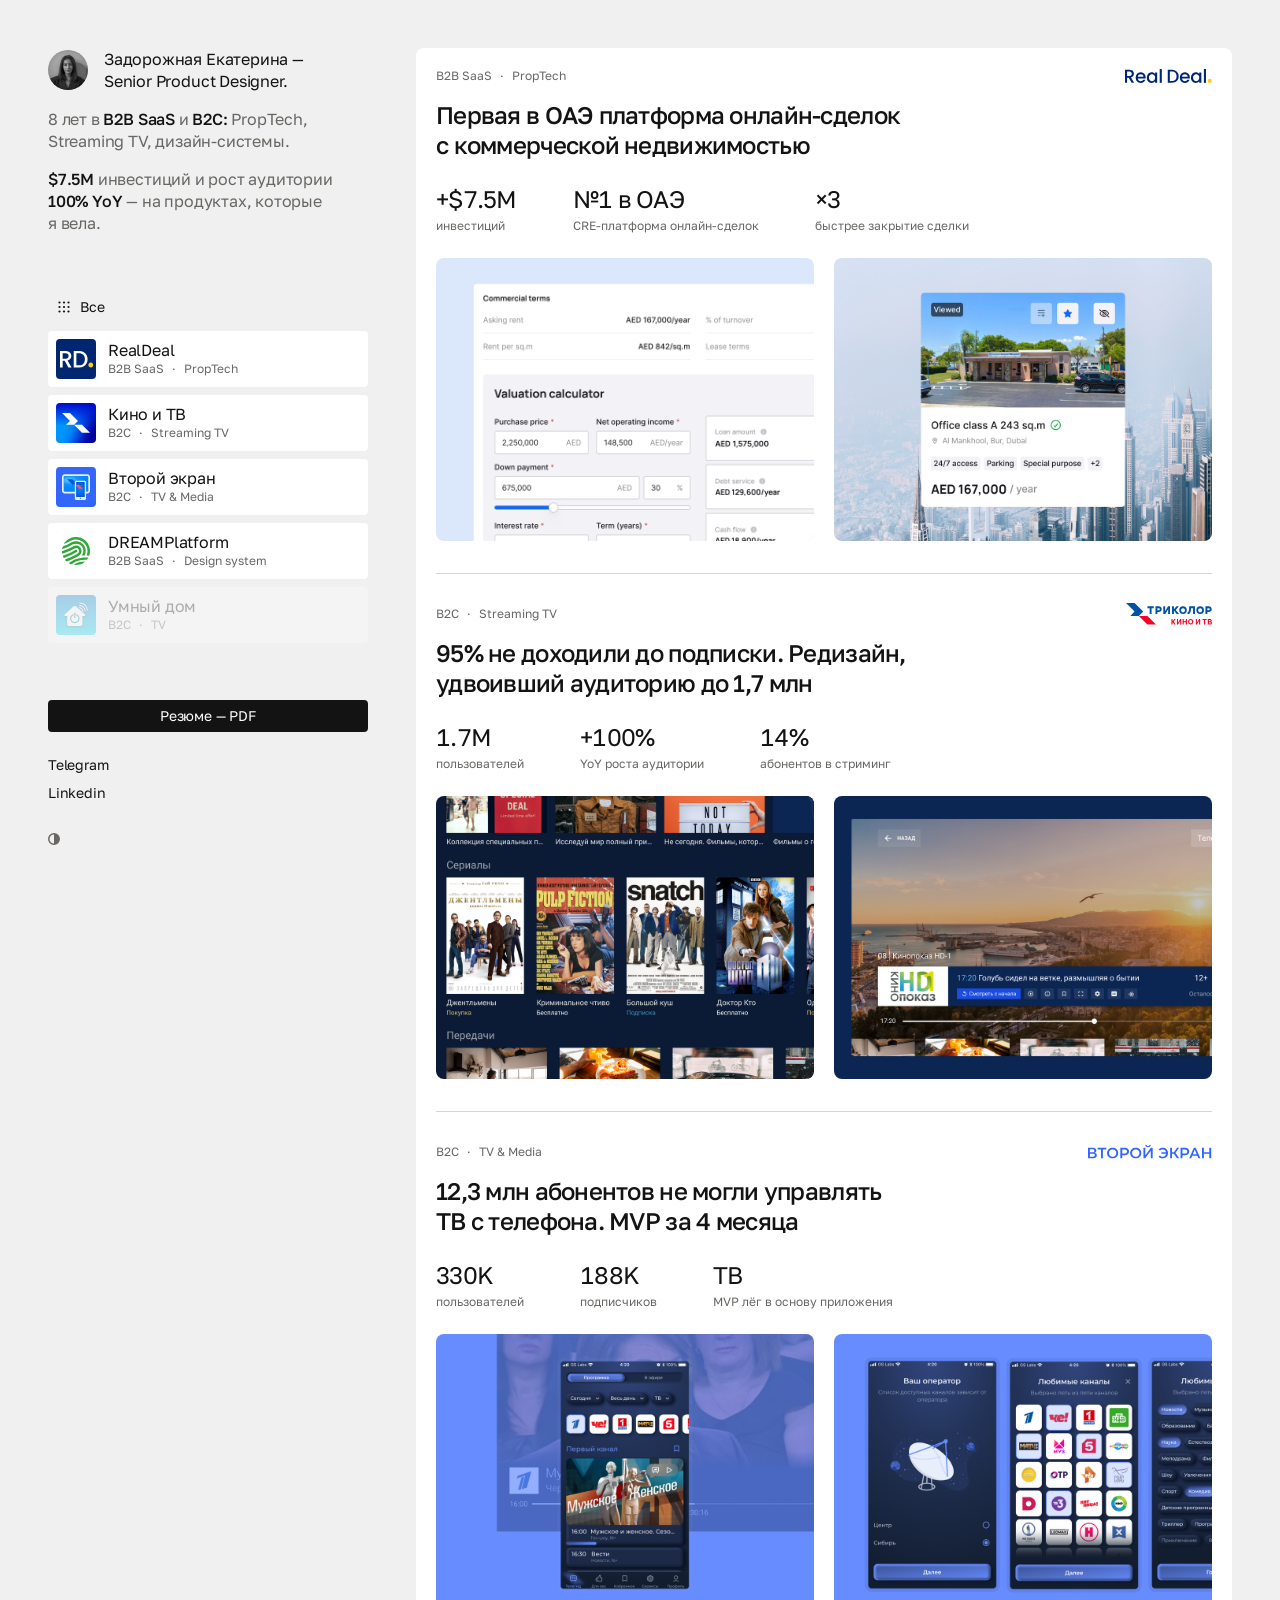
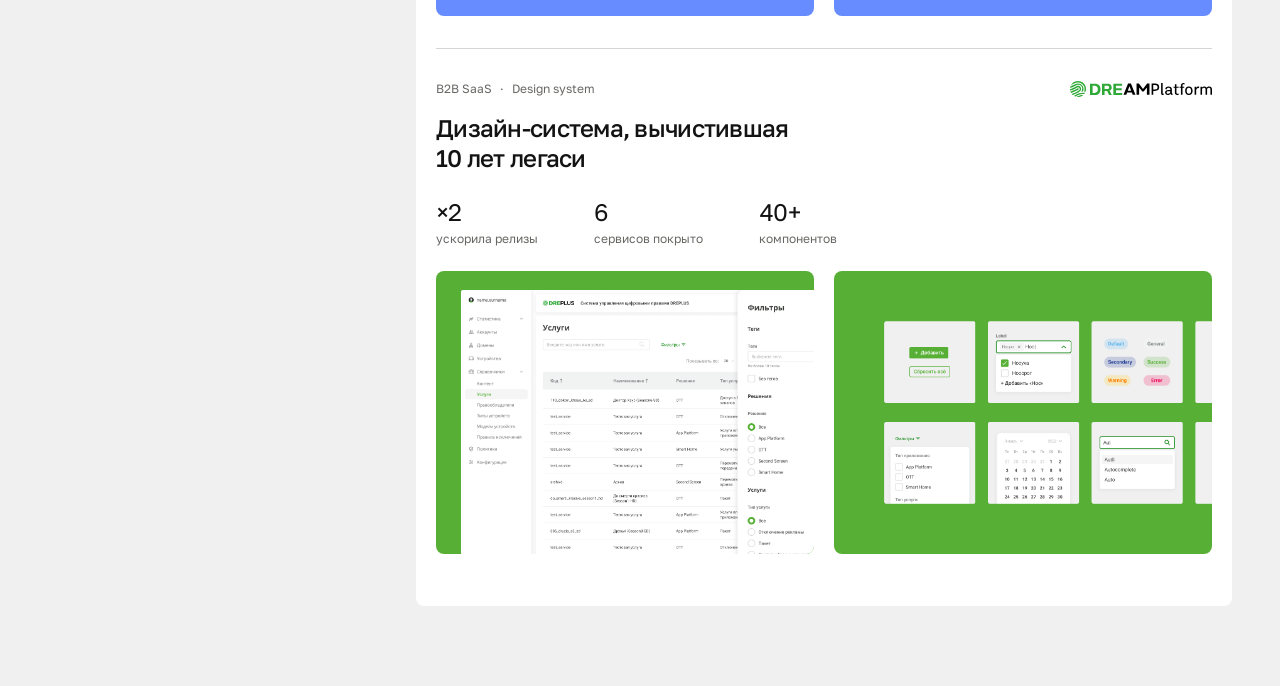
==== index.html @ 1f5d4461 "Резюме открывается в браузере, а не скачивается; новая обложка DREAMPlatform" ====
<!doctype html>
<html lang="ru">
<head>
<meta charset="utf-8">
<meta name="viewport" content="width=device-width, initial-scale=1">

<!-- <<HEAD>> -->
<title>Задорожная Екатерина — Senior Product Designer</title>
<meta name="description" content="Senior Product Designer, 8 лет в B2B SaaS и B2C: PropTech, Streaming TV, дизайн-системы. $7.5M инвестиций и рост аудитории 100% YoY на продуктах, которые я вела.">
<link rel="canonical" href="https://codedesign.ru/">

<meta property="og:type"         content="profile">
<meta property="og:url"          content="https://codedesign.ru/">
<meta property="og:title"        content="Задорожная Екатерина — Senior Product Designer">
<meta property="og:description"  content="8 лет в B2B SaaS и B2C: PropTech, Streaming TV, дизайн-системы.">
<meta property="og:image"        content="https://codedesign.ru/og.png">
<meta property="og:image:width"  content="1200">
<meta property="og:image:height" content="630">
<meta property="og:locale"       content="ru_RU">
<meta name="twitter:card"        content="summary_large_image">

<link rel="icon" href="/favicon.ico?v=3" sizes="any">
<link rel="apple-touch-icon" href="/apple-touch-icon.png?v=3">

<link rel="preconnect" href="https://fonts.googleapis.com">
<link rel="preconnect" href="https://fonts.gstatic.com" crossorigin>
<link rel="stylesheet" href="https://fonts.googleapis.com/css2?family=Golos+Text:wght@400;500&family=Literata:opsz,wght@7..72,400&display=swap">

<script>
(function(){try{var t=localStorage.getItem('theme');
if(t==='dark'||t==='light')document.documentElement.setAttribute('data-theme',t);}catch(e){}})();
</script>
<!-- <</HEAD>> -->

<style>
/* <<BASE>> */
/* ═══════════════════════════════════════════════════════════════
   ОБЩАЯ ОСНОВА ДВУХ СТРАНИЦ
   Вклеивается в index.html и realdeal.html скриптом build.py.
   Править её внутри самих страниц нельзя — перезапишется.

   Раскладка — с макетов 2026-10-12: колонка слева, белый лист справа
   (лента на главной, текст на странице кейса). Правки совета внесены
   поверх, каждая помечена в комментарии. Здесь только то, чем пользуются
   обе страницы; правила одной страницы лежат в её <style>.
   ═══════════════════════════════════════════════════════════════ */

:root{
  color-scheme: light;

  /* ИМЕНА: группа = свойство, которое токен задаёт;
     имя = значение (у примитивов) или роль (у семантики).
     Совпадают с переменными в Figma один в один — сверка макета
     с вёрсткой идёт по одному словарю. Подробно: спека-цвет.md. */

  /* ШКАЛА НЕЙТРАЛЬНЫХ, названа по воспринимаемой светлоте L*.
     Шкала расширяется вставкой без переименования соседей.
     neutral-6 и neutral-90 работают в обеих темах, меняясь ролями.
     Тёплая нота R ≥ G ≥ B на 8, 12, 22, 44, 63, 85;
     чистый серый на 6, 18, 78, 90, 95, 100. */

  /* примитивы светлой темы */
  --neutral-6:   #131313;   /* L*  5.9  текст, заливка кнопки          */
  --neutral-18:  #2C2C2C;   /* L* 18.0  кнопка в наведении             */
  --neutral-44:  #696764;   /* L* 43.7  вторичный и проза              */
  --neutral-85:  #D5D5D4;   /* L* 85.2  линейка                        */
  --neutral-90:  #E1E1E1;   /* L* 89.5  светлая: заглушка; тёмная: текст и светлая заливка */
  --neutral-95:  #F0F0F0;   /* L* 94.8  фон                            */
  --neutral-100: #FFFFFF;   /* L*100.0  лист, текст на кнопке          */

  /* примитивы тёмной темы (спека-цвет.md, 2026-10-21) */
  --neutral-8:   #1A1818;   /* L*  8.5  фон страницы                   */
  --neutral-12:  #20201E;   /* L* 12.2  подложка кадра                 */
  --neutral-22:  #343433;   /* L* 21.7  линейка                        */
  --neutral-63:  #999795;   /* L* 62.6  вторичный и проза              */
  --neutral-78:  #C0C0C0;   /* L* 77.7  заливка в наведении            */

  /* ЦВЕТА ПРОДУКТОВ — правка совета №4.
     Было: тёмно-синий, почти чёрно-синий, зелёный, голубой —
     три оттенка одного цвета из четырёх. При размытии
     различался только зелёный, то есть система работала
     на одном элементе из четырёх.

     Стало: четыре разных семейства, разведённые и по тону,
     и по светлоте — чтобы набор читался и в оттенках серого,
     и при дальтонизме, где цвет один не справляется.
     Светлота специально разная: 31 / 44 / 52 / 58.

     Одинаковы в обеих темах: это временные плашки под настоящие
     логотипы, которые от темы не зависят. В семантический слой
     не заводить — иначе их потянет развести по режимам. */
  --brand-realdeal:      #2F5AD9;   /* RealDeal      — синий,     L44 */
  --brand-kino-i-tv:     #B0308C;   /* Кино и ТВ     — маджента,  L52 */
  --brand-design-system: #14532D;   /* DREAMPlatform — зелёный,   L31 */
  --brand-second-screen: #DE5B1C;   /* Второй экран  — оранжевый, L58 */

  /* ПОЛЕ КАДРА С КАЛЬКУЛЯТОРОМ на главной — ТЗ вставки макетов, 2026-10-10:
     Accent/Info #1268EC на 15% поверх белого. Файл макета приходит
     с прозрачным полем, цвет даёт плашка. Один потребитель
     (.frame--field), от темы не зависит; в семантику не заводить. */
  --brand-realdeal-field: #DBE8FC;
  /* Сплошная подложка кадра с графиками на странице кейса — макет
     2026-10-10: Accent/Info #1268EC. Один потребитель (.shot__frame--accent). */
  --brand-realdeal-accent: #1268EC;
  /* Подложка кадров 16:9 на странице «Кино и ТВ» — тёмно-синий #0C2653,
     тон самого интерфейса ТВ-приложения (запрос автора 2026-10-12): поля
     вокруг кадров и шторок сливаются с экраном. Два потребителя
     (.shot__frame--navy, .cmpx), от темы не зависит; в семантику не заводить. */
  --brand-kino-i-tv-field: #0C2653;
  /* Подложка кадра «ленты» (kino_hero_lines) в карточке на главной — тот же
     синий, но темнее: #0C1B35 (запрос автора 2026-10-12). Один потребитель
     (.frame--navy-dark). */
  --brand-kino-i-tv-field-dark: #0C1B35;
  /* Подложка кадров DREAMPlatform — зелёный #57B035, акцентный цвет самой
     системы (запрос автора 2026-10-15). Сплошной: кадры главной
     (.frame--green) и DREPLUS на странице кейса (.shot__frame--green). От темы не зависит; в семантику
     не заводить. */
  --brand-design-system-field: #57B035;
  /* Подложки кадров «Второго экрана» (запрос автора 2026-10-20), сплошные,
     от темы не зависят; в семантику не заводить:
       -field      #668CFF — обложки (кейс и два кадра главной) и кадр тёмной темы;
       -field-soft #E9EEFB — светлые Android-экраны: MVP и «до» редизайна;
       -field-deep #3366FF — «после» редизайна и два кадра iOS-телегида. */
  --brand-second-screen-field: #668CFF;
  --brand-second-screen-field-soft: #E9EEFB;
  --brand-second-screen-field-deep: #3366FF;

  /* СЕМАНТИКА — десять ролей. Компонент обращается только к ним:
     примитив или литерал в правиле компонента не переключается темой.
     --text-primary и --bg-inverse сегодня совпадают по значению,
     но это два независимых решения: цвет текста и заливка кнопки.
     Наведение сдвигает заливку к середине шкалы: кнопка на 12
     пунктов L*, карточка на 2. */
  --text-primary:      var(--neutral-6);    /* заголовки, числа, активный якорь, выделение в прозе */
  --text-secondary:    var(--neutral-44);   /* проза, подписи, метастроки, шапки таблиц */
  --text-inverse:      var(--neutral-100);  /* текст на заливке --bg-inverse */
  --bg-page:           var(--neutral-95);   /* фон страницы */
  --bg-surface:        var(--neutral-100);  /* лист кейса, карточки кейсов в колонке */
  --bg-inverse:        var(--neutral-6);    /* заливка кнопки резюме */
  --bg-inverse-hover:  var(--neutral-18);   /* кнопка резюме при наведении */
  --bg-placeholder:    var(--neutral-90);   /* место под макет, аватар, чипы схемы пути */
  --border-default:    var(--neutral-85);   /* разделители, строки таблиц, рамка ленты */
  --shot-plate:        var(--neutral-95);   /* подложка кадра на странице кейса: в светлой совпадает с фоном, в тёмной нет */

  --sans: 'Golos Text', system-ui, -apple-system, 'Segoe UI', Roboto, sans-serif;
  --serif: 'Literata', Georgia, 'Times New Roman', serif;

  /* СКРУГЛЕНИЯ — четыре токена, все кратны четырём.
     Было восемь литералов (1, 3, 4, 6, 7, 8, 10, 50%): 3 против 4 —
     одно фокус-кольцо, 6 против 7 — соседние элементы с разницей
     в пиксель. Следы правок, а не решения.
     999px, а не 50%: на квадрате даёт круг, на узкой полосе —
     скруглённые торцы, и его можно хранить числом в Figma. */
  --radius-4:    4px;     /* марка 12×12, кольца :focus-visible */
  --radius-8:    8px;     /* кнопка, чип, skip-link, лист, кадры, врезка */
  --radius-full: 999px;   /* аватар, торцы рельса активного якоря */

  --width-cover: 760px;   /* полоса: обложка, метрики, макеты во всю ширину */
  /* Колонка прозы считается от знаков, а не от пикселей.
     Цель — 68–72 знака в строке. При Literata 16 это 570.
     (При Golos 16 то же правило давало 640 — поэтому при смене
     гарнитуры число пересчитывается, а не переносится.) */
  --width-prose: 640px;   /* было 570; макет кейса 2026-10-10 */
  --width-wide:  860px;   /* таблица и схема пути — по центру листа */
  --width-rail:  clamp(248px, 25vw, 360px);   /* левая колонка; резиновая (ТЗ адаптив 2026-10-10), 360 с 1440 */

  /* РИТМ СТРАНИЦЫ — четыре ступени, все кратны 16. Шкала закрыта.
     Внутренние поля компонентов ей не подчиняются и токенов
     не получают: токен с одним потребителем бесполезен. */
  --space-16: 16px;    /* 1×   между любыми соседними блоками */
  --space-24: 24px;    /* 1.5× после выноса и цитаты */
  --space-32: 32px;    /* 2×   до и после линейки между кейсами в ленте (2026-10-10) */
  --space-48: 48px;    /* 3×   внутри обложки и после лида */
  --space-64: 64px;    /* 4×   между разделами и между кейсами */

  /* ПОЛЯ СТРАНИЦЫ — плавные, а не ступенчатые.
     Модель снята с rafaelcespedes.com: там ширина контейнера —
     фиксированное число (800px), а всё, что вокруг, выведено
     из него через clamp(мин, доля, макс). Скачок поля с 30 на 16
     на пороге заметен глазом; clamp убирает сам скачок. */
  --page-gutter: clamp(16px, 3.75vw, 60px);   /* 60 с 1600 и шире (макет главной 2026-10-10) */
}

/* ═══ ТЁМНАЯ ТЕМА (включена 2026-10-21, спека-цвет.md) ═══
   Подобрана под светлую по отношениям, а не выведена зеркально: лист
   темнее фона (утоплен), текст на листе 14.21 вместо 18.58, проза
   6.38 вместо 5.64, шаг лист↔фон 1.05. Светлая — по умолчанию;
   системная настройка не учитывается (решение автора 2026-10-21), тёмная
   включается только кнопкой и запоминается. Скрипт
   переключателя — в parts/head.html (выбор до отрисовки) и в
   parts/rail_foot.html (кнопка). */
:root[data-theme="dark"]{
  --text-primary:      var(--neutral-90);
  --text-secondary:    var(--neutral-63);
  --text-inverse:      var(--neutral-6);
  --border-default:    var(--neutral-22);
  --bg-page:           var(--neutral-8);
  --bg-surface:        var(--neutral-6);
  --bg-placeholder:    var(--neutral-18);
  --bg-inverse:        var(--neutral-90);
  --bg-inverse-hover:  var(--neutral-78);
  --shot-plate:        var(--neutral-95);   /* решение автора 2026-10-21: как в светлой (#F0F0F0); в спеке neutral-12 */
  color-scheme: dark;
}
/* ВОРДМАРКИ В ТЁМНОЙ ТЕМЕ (2026-10-21): у RealDeal, Триколора и DREAMPlatform рядом
   со светлым файлом лежит белый *-dark.svg (RealDeal и DREAMPlatform — тёмные части
   белые, цветные остаются; Триколор — целиком белый). Переключает кнопка темы.
   Второй экран синий и остаётся как есть. */
.logo-dark{ display: none !important; }
:root[data-theme="dark"] .logo-light{ display: none !important; }
:root[data-theme="dark"] .logo-dark{ display: block !important; }
*{ box-sizing: border-box; }

body{
  margin: 0;
  background: var(--bg-page);
  color: var(--text-primary);
  font-family: var(--sans);
  font-size: 14px;
  line-height: 20px;   /* интерфейсная ступень; проза и заголовки задают свой */
  /* ТРЕКИНГА НА BODY НЕТ НАМЕРЕННО. -.012em здесь вычислялся от 14px
     в −0.168px и наследовался абсолютным числом: 18 элементов на 12px
     получали −1.4% там, где по правилу ноль. Трекинг задаётся
     на каждом элементе своим стилем, по наследству не приходит. */
  -webkit-font-smoothing: antialiased;
}

.app{
  /* Макет 2026-10-12 при 1600: поля 60, колонка 360, зазор 60, лист
     начинается с x=480. Зазор и верхнее поле плавные, как и поля
     страницы. */
  max-width: 1680px; margin: 0 auto;
  padding: max(24px, var(--page-gutter)) var(--page-gutter) 80px;
  display: grid; grid-template-columns: var(--width-rail) minmax(0,1fr);
  gap: 0 clamp(24px, 3.75vw, 60px);
  align-items: start;
}

.skip{
  position: absolute; left: -9999px; top: 0;
  background: var(--bg-inverse); color: var(--text-inverse);
  font-size: 14px; line-height: 16px; letter-spacing: -.012em;
  padding: 10px 16px; border-radius: var(--radius-8); z-index: 9; text-decoration: none;
}
.skip:focus{ left: 12px; top: 12px; }

/* ═══════════════════ ЛЕВАЯ КОЛОНКА ═══════════════════
   Порядок один на обеих страницах (макеты 2026-10-12):
     кто я  →  список кейсов (по центру)  →  резюме и контакты.
   Колонка липкая, занимает высоту экрана за вычетом полей; резюме
   и контакты прижаты к нижнему полю. Если контент выше экрана —
   прокрутка внутри колонки (см. сжатие по высоте в конце файла). */
.rail{
  position: sticky; top: max(24px, var(--page-gutter));
  height: calc(100vh - 2 * max(24px, var(--page-gutter)));
  height: calc(100dvh - 2 * max(24px, var(--page-gutter)));   /* 100vh на мобильных — не высота экрана */
  overflow-y: auto;
  display: flex; flex-direction: column; gap: 24px;
  padding: 0;   /* макеты 2026-10-12: аватар на верхнем поле страницы, контакты на нижнем */
  scrollbar-width: thin;
}

/* ── кто я ── */
/* Макеты 2026-10-12: на обеих страницах колонка одинакова — аватар слева,
   имя и роль справа 16/22 (вес 400), ниже серой строкой сфера и строка
   про инвестиции. Прежний вариант главной (аватар над именем 24/30) заменён. */
.me{
  display: grid; grid-template-columns: 40px minmax(0,1fr); gap: 0 16px;
  align-items: center; max-width: 320px;   /* ширина текста колонки по макету */
}
.me__ava{
  width: 40px; height: 40px; border-radius: var(--radius-full);
  background: var(--bg-placeholder); overflow: hidden;
  display: block;
}
.me__ava img{ width: 40px; height: 40px; display: block; object-fit: cover; }
.me__who{
  font-size: 16px; line-height: 22px; font-weight: 400; letter-spacing: -.012em;
  color: var(--text-primary); margin: 0;
}
.me__who a{ color: inherit; text-decoration: none; display: inline-block; transition: color .18s ease-out; }
/* наведение — цвет, без подчёркивания (2026-10-10) */
.me__who a:hover{ color: var(--text-secondary); }
/* Сфера и строка про инвестиции — 16/22, серым; акценты «B2B SaaS», «B2C:»,
   «$7.5M», «100% YoY» — вес 500 и чернила (правка 2026-10-10). */
.me__span, .me__sum{
  grid-column: 1 / -1; margin: 16px 0 0;
  font-size: 16px; line-height: 22px; font-weight: 400; letter-spacing: -.012em;
  color: var(--text-secondary);
}
.me__span b, .me__sum b{ font-weight: 500; color: var(--text-primary); }

/* ── действие (резюме) ──
   Правка совета №3 отменена, и вот почему.
   Совет исходил из холодного трафика: человек пришёл из поиска,
   у него нет твоих контактов, поэтому чёрное пятно обязано вести
   в переписку. Но портфолио уходит вместе с откликом — адресат
   уже может ответить одним нажатием в своей почте. Ему нужно
   не «написать», а быстро забрать резюме. Кнопка «Написать»
   при этом дублировала Telegram и LinkedIn внизу колонки.
   Поэтому чёрное пятно снова на резюме, а контакты внизу
   остаются единственным местом, где живут адреса. */
.act{ display: flex; flex-wrap: wrap; gap: 8px; max-width: 320px; }   /* ширина колонки текста, как у .me и списка кейсов */
/* кнопка стоит внизу колонки над контактами (макет 2026-10-12) */
.act a{
  display: inline-flex; align-items: center; gap: 6px;   /* зазор знака и слова — 6 везде */
  font-size: 14px; font-weight: 400; letter-spacing: -.012em; line-height: 16px;
  /* макет: высота 32 (8+16+8), радиус 4, поля по бокам 12, без значка */
  text-decoration: none; border-radius: var(--radius-4); padding: 8px 12px; min-height: 32px;
  transition: background .18s ease-out;
}
.act__cv{ background: var(--bg-inverse); color: var(--text-inverse); flex: 1 1 100%; justify-content: center; }   /* на всю ширину колонки, как интро */
.act__cv:hover{ background: var(--bg-inverse-hover); }
.act a:focus-visible{ outline: 2px solid var(--text-primary); outline-offset: 3px; }

/* ── низ: контакты ──
   Строки «Открыта к предложениям» нет: портфолио уходит вместе
   с откликом, и адресату это уже известно. Статус нужен сайту,
   который ищут сами; этот — приносят. */
/* Низ колонки (макеты 2026-10-12): кнопка резюме и контакты одной группой,
   прижатой к нижнему полю; список кейсов между «кто я» и этой группой
   стоит по центру (.rail .tree). */
.rail__foot{ display: grid; gap: 20px; }
/* ПЕРЕКЛЮЧАТЕЛЬ ТЕМЫ — внизу колонки под контактами (спека-цвет.md §6).
   Круг, залитый наполовину; в тёмной теме повёрнут на 180°. */
.prefs__theme{
  display: inline-flex; gap: 6px; align-items: center; width: fit-content; min-height: 26px; min-width: 26px;   /* без подписи цель касания не меньше 26×26 */
  padding: 0; border: 0; background: none; cursor: pointer; font: inherit;
  font-size: 14px; line-height: 16px; letter-spacing: -.012em;
  color: var(--text-secondary); transition: color .18s ease-out;
}
.prefs__theme:hover{ color: var(--text-primary); }
.prefs__theme:focus-visible{ outline: 2px solid var(--text-primary); outline-offset: 3px; border-radius: var(--radius-4); }
.prefs__theme svg{ width: 12px; height: 12px; flex: none; transition: transform .18s ease-out; }
:root[data-theme="dark"] .prefs__theme svg{ transform: rotate(180deg); }
.hire{ display: grid; gap: 8px; }
.hire__links{ display: grid; gap: 2px; }
.hire__links a{
  font-size: 14px; line-height: 16px; letter-spacing: -.012em;   /* 14/16 (стиль «Link») по просьбе автора 2026-10-20; 2026-10-11 было 16/22 */
  color: var(--text-primary); text-decoration: none;
  display: inline-flex; gap: 6px; align-items: center; width: fit-content;
  min-height: 26px;
}
.hire__links a{ transition: color .18s ease-out; }
/* наведение — цвет, без подчёркивания (2026-10-11): чернила → приглушённый тон */
.hire__links a:hover{ color: var(--text-secondary); }
.hire__links a:focus-visible{ outline: 2px solid var(--text-primary); outline-offset: 3px; border-radius: var(--radius-4); }

/* неразрывное сочетание в заголовках: «онлайн-сделок» не рвётся по дефису */
.nw{ white-space: nowrap; }
/* ЗНАК КЕЙСА В КОЛОНКЕ — квадрат из SVG (в колонке различить четыре кейса
   нужно до чтения, поэтому он крупный); цвет плашки остаётся запасным,
   пока файл не загрузился. Вордмарк на главной — `.mark` в index.html. */
.logo{
  width: 40px; height: 40px; border-radius: var(--radius-4); flex: none;   /* радиус 4 — макет 2026-10-10, было 12 */
  background: var(--brand, var(--bg-inverse)) var(--sign, none) center / cover no-repeat;
}

[data-brand="design-system"]{ --brand: var(--brand-design-system); --sign: url("/img/logo/DRM.svg"); }
[data-brand="realdeal"]{ --brand: var(--brand-realdeal); --sign: url("/img/logo/RD.svg"); }
[data-brand="kino-i-tv"]{ --brand: var(--brand-kino-i-tv); --sign: url("/img/logo/Cinema.svg"); }
[data-brand="second-screen"]{ --brand: var(--brand-second-screen); --sign: url("/img/logo/SS.svg"); }
[data-brand="smart-home"]{ --brand: var(--bg-placeholder); --sign: url("/img/logo/SH.svg"); }

/* ═══ СПИСОК КЕЙСОВ В КОЛОНКЕ (обе страницы) ═══
   ОДНО СОСТОЯНИЕ — ОДНА ПОДЛОЖКА (решение автора 2026-10-12).
   Карточки кейса и плашка «Все» в покое белые (--bg-surface). При наведении
   и у текущего пункта подложка — тон страницы (--bg-page, #F0F0F0): карточка
   «уходит» в фон. Цвет текста не меняется. Так «где я сейчас» и «куда
   нажму» читаются одним сигналом — подложкой, а не цветом строки. */
.tree{ display: grid; gap: 8px; }
/* «Все» — первый пункт списка (макеты 2026-10-12). Белая плашка; при наведении
   и на главной, где это текущая страница, — тон страницы. Как карточки кейсов. */
.all{
  display: inline-flex; align-items: center; gap: 10px; width: fit-content;
  min-height: 32px; padding: 0 9px 0 10px; border-radius: var(--radius-4);
  font-size: 14px; line-height: 16px; letter-spacing: -.012em;
  color: var(--text-primary); text-decoration: none;
  background: var(--bg-surface);
  transition: background .18s ease-out;
}
a.all:hover, .all[aria-current="page"]{ background: var(--bg-page); }
a.all:focus-visible{ outline: 2px solid var(--text-primary); outline-offset: 3px; }
.all svg{ width: 12px; height: 12px; flex: none; }

/* свёрнутые — карточки */
.row--flat{
  display: block; text-decoration: none;
  background: var(--bg-surface); border-radius: var(--radius-4); padding: 8px;   /* макет 2026-10-10: радиус 4, карточка 56 */
  transition: background .18s ease-out;
}
/* Четвёртый кейс «Умный дом» — в работе: та же карточка без ссылки,
   весь блок на 30% (макет 2026-10-10). Нажимать не на что. */
.row--soon{ opacity: .3; cursor: default; }
/* разделитель в строках «роль · сфера» — шире пробела, как на макете */
.sep{ margin: 0 5px; }

/* шапка строки: знак 40 слева, имя и сфера столбиком справа */
.row__id{
  display: grid; grid-template-columns: 40px minmax(0,1fr);
  align-items: center; gap: 12px;
}
.row__name{
  font-size: 16px; font-weight: 400; line-height: 18px;
  letter-spacing: -.012em; color: var(--text-primary);
}
.row--flat{ color: var(--text-primary); }
/* наведение на карточку — подложка в тон страницы (2026-10-12), текст не
   меняется. «В работе» не нажимается — подложка остаётся белой. */
.row--flat:hover{ background: var(--bg-page); }
.row--soon:hover{ background: var(--bg-surface); }
.row--flat:focus-visible{ outline: 2px solid var(--text-primary); outline-offset: 3px; }
.row em{
  display: block; font-style: normal; font-size: 12px; line-height: 16px;
  letter-spacing: 0; color: var(--text-secondary);
}

/* ═══ МЕТРИКИ — один компонент на обе страницы ═══ */
.metrics{
  display: flex; flex-wrap: wrap; gap: 16px 56px;
  margin: 0; padding: 0; list-style: none;
}
.metrics div{ display: grid; gap: 4px; min-width: 0; }
.metrics dt{
  font-size: 24px; font-weight: 400; line-height: 30px;
  letter-spacing: -.03em; color: var(--text-primary);
  font-variant-numeric: tabular-nums; white-space: nowrap;
}
.metrics dd{
  margin: 0; font-size: 12px; line-height: 16px; color: var(--text-secondary); letter-spacing: 0;
}

/* СПИСОК КЕЙСОВ — по центру между «кто я» и низом колонки, карточки до 320
   (на обеих страницах, макеты 2026-10-12). */
.rail .tree{ margin-block: auto; max-width: 320px; }

/* ПОРОГ СХЛОПЫВАНИЯ — 800 (ТЗ адаптив 2026-10-10; прежний 1140 заменён).
   Колонка резиновая, clamp(248, 25vw, 360), и отдаёт пиксели вместе
   с листом, поэтому сворачивать её раньше 800 незачем: ниже 800
   колонка оставляла бы листу меньше, чем он получает без неё.
   Четыре режима: 1141+ — колонка полная; 801–960 — сжатая;
   800 и ниже — горизонтальная над контентом, в ней только
   аватар, имя с ролью и кнопка резюме. */
@media (min-width: 801px) and (max-width: 960px){
  :root{ --width-rail: clamp(200px, 22vw, 248px); }
  .app{ gap: 0 24px; }
  .rail .row__id em{ display: none; }   /* подзаголовки кейсов не влезают */
  .me__sum{ display: none; }            /* строка про $7.5M не влезает */
}
@media (max-width: 800px){
  .app{ grid-template-columns: 1fr; gap: 28px; }
  /* горизонтальная колонка не растягивается на всю ширину:
     строка в 1020px нечитаема, а контента в ней на 426 */
  /* relative, а не static: метка шапки в конце колонки позиционируется от неё */
  .rail{ position: relative; top: auto; height: auto; max-height: none; overflow: visible;
         gap: 20px; max-width: 760px; }
  .rail__foot{ margin-top: 12px; }   /* зазор колонки здесь 20, до кнопки 32 */
  /* уходят: список кейсов с якорями, контакты, строки интро. Другие кейсы
     и контакты есть внизу страницы (.more, .end, .foot--hire). */
  .rail .tree, .rail .hire, .me__span, .me__sum{ display: none; }
}
/* ЛИПКАЯ ШАПКА — 768 и ниже. Появляется, когда колонка ушла за верхний
   край; без гамбургера, кнопки «наверх» и зума (решения автора). */
.topbar{ display: none; }
@media (max-width: 768px){
  .topbar{
    position: fixed; inset: 0 0 auto; z-index: 60;
    display: flex; align-items: center; justify-content: space-between;
    gap: 16px; height: 48px; padding: 0 16px;
    background: color-mix(in srgb, var(--bg-surface) 86%, transparent);
    backdrop-filter: saturate(1.5) blur(12px);
    -webkit-backdrop-filter: saturate(1.5) blur(12px);
    border-bottom: 1px solid var(--border-default);
    opacity: 0; transform: translateY(-100%); pointer-events: none; visibility: hidden;
    transition: opacity .18s ease, transform .18s ease, visibility .18s;
  }
  .topbar.is-on{ opacity: 1; transform: none; pointer-events: auto; visibility: visible; }
  .topbar a{
    font-size: 14px; line-height: 16px; letter-spacing: -.012em;
    color: var(--text-primary); text-decoration: none; min-height: 26px;
    display: inline-flex; align-items: center;
  }
  .topbar a:focus-visible{ outline: 2px solid var(--text-primary); outline-offset: 3px; border-radius: var(--radius-4); }
}
@media (prefers-reduced-motion: reduce){ .topbar{ transition: none; } }
/* ТЕЛЕФОН — 480.
   Лист идёт во всю ширину экрана: поля страницы съедали 32px
   из 390, то есть десятую часть строки. Замер: с полями проза
   держит 38 знаков, без них — 44. Норма строки на телефоне
   35–45 знаков, и 38 — её нижний край.
   Приём снят с oimachi: на 390 у них боковое поле 7.2px. */
@media (max-width: 480px){
  .app{ padding-inline: 0; }
  /* поля страницы сняты ради ширины строки в листе — значит
     колонка обязана держать своё поле сама, иначе её карточки
     и контакты упираются в край экрана */
  .rail{ padding-inline: 16px; }
  /* метрики сеткой 2×2: три во flex-wrap ложились «две и одна» (ТЗ адаптив) */
  .metrics{ display: grid; grid-template-columns: repeat(2, minmax(0,1fr)); gap: 14px 20px; }
  /* Кегль метрики здесь не трогается: в ленте он изначально 24,
     а в кейсе спустился до 24 ещё на пороге 768. Правило, которое
     стояло на этом месте, ничего не меняло — осталось от прежней
     шкалы, где метрика была 28. */
}
/* КОЛОНКА ПО ВЫСОТЕ ЭКРАНА (2026-10-12). Макет рассчитан на экран ≈1084:
   «кто я» с интро, список кейсов (на странице кейса с якорями) и резюме
   с контактами занимают 680–760. Ниже колонка не помещается, и резюме
   с контактами уезжают за край — это главное действие, его не прячем.
   Поэтому сначала уходит строка про инвестиции, потом сфера; замер:
   главная помещается с 805, кейс — с 880 (со строкой сферы). */
@media (min-width: 801px) and (max-height: 880px){
  .me__sum{ display: none; }
}
@media (min-width: 801px) and (max-height: 800px){
  .me__span{ display: none; }
}
/* порог по высоте — только с 801: ниже колонка уже не липкая */
@media (min-width: 801px) and (max-height: 720px){
  .rail{ gap: 18px; }   /* колонка плотнее: прокрутка внутри нужна реже */
  .rail__foot{ gap: 16px; }
  .row--flat{ padding-block: 4px; }   /* карточка 48 вместо 56 */
}
@media (prefers-reduced-motion: reduce){ *{ transition: none !important; } }
/* <</BASE>> */

/* ═══════════════════════════════════════════════════════════════
   ТОЛЬКО ГЛАВНАЯ — то, чего нет на странице кейса
   Вордмарк продукта, плашки макетов, конец ленты. Общее лежит в BASE.
   ═══════════════════════════════════════════════════════════════ */

/* ВОРДМАРК ПРОДУКТА в метастроке кейса. Размер идёт от работы знака:
   рядом стоит заголовок-результат, различение делает он, а знак только
   отвечает на вопрос «что за продукт», поэтому мелкий. <img> внутри .mark,
   имя продукта — в alt; ширина по пропорции файла, высота — атрибутом.
   Высоты как в макете 2026-10-12: RealDeal 14, Триколор 16, DREAMPlatform 24
   (у файла поля, видимый знак ≈17), Второй экран 14. */
.mark{
  display: inline-flex; align-items: center; gap: 8px;
  font-size: 12px; line-height: 16px; font-weight: 400; letter-spacing: 0; color: var(--text-primary);
}
.mark img{ display: block; width: auto; }


/* ПЛАШКИ МАКЕТОВ. Пропорция плашки — из файла, инлайном на элементе. */
.frame{
  background: var(--bg-placeholder); border-radius: var(--radius-8); width: 100%;
  aspect-ratio: 16/9;          /* CLS = 0 ещё до загрузки картинки */
  min-width: 0;                /* width:100% + aspect-ratio внутри fr-колонки иначе даёт круговое вычисление ширины */
  overflow: hidden;
}
/* Поле макета — подложка плашки, которую даёт страница (файл приходит
   с прозрачным полем). */
.frame--field{ background: var(--brand-realdeal-field); }
/* подложка кадров Кино и ТВ — тёмно-синяя, как на макете главной 2026-10-12 и у кадров 16:9 на странице кейса */
.frame--navy{ background: var(--brand-kino-i-tv-field); }
.frame--navy-dark{ background: var(--brand-kino-i-tv-field-dark); }   /* кадр с лентами: #0C1B35 */
/* подложка кадров DREAMPlatform — сплошной #57B035 (запрос автора 2026-10-15) */
.frame--green{ background: var(--brand-design-system-field); }
/* подложка кадров «Второго экрана» на главной — #668CFF (запрос автора 2026-10-20) */
.frame--ss{ background: var(--brand-second-screen-field); }
/* Макет во всю плашку: ни поля, ни тени, ни своего радиуса, ни кадрирования.
   fill, а не contain/cover: пропорция плашки уже равна пропорции файла,
   а contain оставил бы щель в полпикселя по краю.
   WebP с запасным PNG: <picture> заполняет плашку, как сам <img>. */
.frame picture{ display: block; width: 100%; height: 100%; }
.frame img{ display: block; width: 100%; height: 100%; object-fit: fill; }

/* КОНЕЦ ЛЕНТЫ — контакты, только там, где колонка не липкая (≤800).
   На десктопе контакты всё время на экране, и повтор был бы шумом. */
.end{ display: none; }
@media (max-width: 800px){
  .end{
    display: block;
    border-top: 1px solid var(--border-default);
    padding-top: var(--space-64);
  }
  .end .hire__links{ display: flex; flex-wrap: wrap; gap: 8px 32px; }
}


/* ═══════════════════════════════════════════════════════════════
   ГЛАВНАЯ — раскладка с макета

   Лента кейсов, каждый разделён линейкой. В метастроке слева
   роль и сфера, справа — логотип продукта с его именем.
   Дальше заголовок-результат, три метрики, макеты.
   ═══════════════════════════════════════════════════════════════ */

/* ЛИСТ ЛЕНТЫ (макет 2026-10-12): лента лежит на белом листе, как текст
   кейса на внутренней странице, — поля 20. Линейки между колонкой
   и лентой больше нет: край даёт сам лист. Нижнее поле — 20 листа
   плюс 32 последнего кейса. */
.feed{
  display: grid; gap: 0;
  background: var(--bg-surface); border-radius: var(--radius-8);
  padding: 20px;
}
/* ТЕЛЕФОН. Ниже 480 страница снимает поля ради ширины строки —
   это правило писалось для листа кейса, где идёт проза. В ленте
   прозы нет, и лента осталась без поля: заголовок и метрики
   упирались в край экрана, пока колонка своё поле себе вернула.
   Лента возвращает его тем же числом. */
@media (max-width: 480px){
  .feed{ border-radius: 0; padding: 24px 16px 40px; }
}
/* лента кончается тем же разделителем, что делит кейсы */
.case{ padding: 0 0 var(--space-32); }
.case + .case{ border-top: 1px solid var(--border-default); padding-top: var(--space-32); }

/* метастрока: роль и сфера слева, логотип справа.
   Сетка, а не флекс: на узком экране левая часть переносится,
   а логотип остаётся прижатым к правому краю. */
.case__head{
  display: grid; grid-template-columns: minmax(0,1fr) auto;
  align-items: center; gap: 6px 16px; margin: 0 0 var(--space-16);   /* center, а не baseline: знак по центру строки, как на макете 2026-10-12 */
}
.case__role{
  margin: 0; font-size: 12px; line-height: 16px; color: var(--text-secondary); letter-spacing: 0;
}
/* У файла DREAMPlatform поля по 3–4 сверху и снизу (видимый знак ≈ 17 при 24):
   без этого строка метастроки выше макета на 8 (макет 2026-10-12). */
.mark[data-brand="design-system"] img{ margin-block: -4px; }
/* Знак Триколора двустрочный (слово + «КИНО И ТВ»), поэтому при ширине
   86 — как у вордмарка RealDeal (87) — он выше строки на 6: те же
   3 сверху и снизу уходят в отрицательный отступ, строка остаётся 16. */
.mark[data-brand="kino-i-tv"] img{ margin-block: -3px; }

.case__title{
  margin: 0 0 var(--space-24); max-width: 520px;   /* 2026-10-10: ширина заголовка по макету главной */
  /* 24, а не 34: в ленте четыре заголовка подряд. Замер — на 24
     каждый влезает в одну строку (120px на все четыре), на 32 они
     занимали две (288px). Кегль идёт от плотности контекста:
     в списке тише, на своей странице громче. */
  font-size: 24px; font-weight: 500; line-height: 30px;
  letter-spacing: -.03em; text-wrap: balance;
}
.case__title a{ color: var(--text-primary); text-decoration: none; }
.case__shots{ display: block; color: inherit; text-decoration: none; }
/* Наведение на заголовок или макеты кейса (2026-10-11): цвет заголовка не
   меняется, вместо этого у курсора облачко «Подробнее о …» — текст берётся
   из data-tip ссылки. Рука — от самой ссылки. Облачко ведёт скрипт ниже
   и только там, где есть наведение (мышь, тачпад). */
.tip{
  position: fixed; left: 0; top: 0; z-index: 70; pointer-events: none;
  opacity: 0; transform: translate3d(-200px, -200px, 0);
  padding: 6px 10px; border-radius: var(--radius-8);
  background: var(--bg-surface); color: var(--text-primary);
  font-size: 14px; line-height: 16px; letter-spacing: -.012em; white-space: nowrap;
  transition: opacity .12s ease-out;
}
.tip.is-on{ opacity: 1; }
@media (hover: none){ .tip{ display: none; } }
.case__title a:focus-visible{ outline: 2px solid var(--text-primary); outline-offset: 3px; border-radius: var(--radius-4); }

/* ПОДПИСЬ МЕТРИКИ ПЕРЕНОСИТСЯ, А НЕ РАСТЯГИВАЕТ РЯД.
   Лента набрана флексом, и длинная подпись раздувала ячейку
   до 383px — на 1200 ряд рвался на две строки, и три метрики
   переставали читаться как три. На внутренней странице это
   уже решено сеткой; здесь ту же работу делает потолок ширины. */
.case .metrics{ margin-bottom: var(--space-24); }
.case .metrics div{ max-width: 240px; }

/* макеты: пара кадров, зазор 20 (запрос автора 2026-10-16) */
.feed > *{ min-width: 0; }
.shots__pair{ display: grid; grid-template-columns: 1fr 1fr; gap: 20px; }

/* заголовок ленты и метрика уже на 24 — спускать нечего,
   на пороге меняется только плотность блока */
@media (max-width: 768px){
  .case .metrics{ gap: 20px 32px; }
}
/* [ИЗМЕНЕНО 2026-10-12] В ленте на 620 и ниже пара скрывалась — оставалась
   одна обложка на кейс (ТЗ адаптив 2026-10-10). Обложки в ленте больше нет,
   пара — единственное, что показывает кейс, поэтому теперь она встаёт
   в один столбец. ДОЛЖНО СТОЯТЬ ПОСЛЕДНИМ в таблице стилей:
   .shots__pair объявлен с display:grid выше, и медиазапрос, поставленный
   до него, проиграл бы по порядку каскада. */
@media (max-width: 620px){
  .shots__pair{ grid-template-columns: minmax(0,1fr); gap: 20px; }
}
</style>
</head>

<body>

<a class="skip" href="#feed">К кейсам</a>

<header class="topbar">
  <a href="#feed">Задорожная Екатерина</a>
  <a href="/CV.pdf" target="_blank" rel="noopener">Резюме ↓</a>
</header>

<div class="app">

  <aside class="rail">
<!-- <<RAIL_HEAD>> -->
    <!-- КТО Я — одинаково на главной и внутренней (макеты 2026-10-12) -->
    <div class="me">
      <span class="me__ava" aria-hidden="true"><img src="/img/avatar-120.jpg" width="40" height="40" alt=""></span>
      <p class="me__who">Задорожная Екатерина —<br>Senior Product Designer.</p>
      <p class="me__span">8 лет в <b>B2B&nbsp;SaaS</b> и <b>B2C:</b> PropTech, Streaming&nbsp;TV, дизайн-системы.</p>
      <p class="me__sum"><b>$7.5M</b> инвестиций и рост аудитории <b>100% YoY</b> — на продуктах, которые я&nbsp;вела.</p>
    </div>
<!-- <</RAIL_HEAD>> -->

    <!-- КЕЙСЫ — с 2026-10-12 список есть и на главной: «Все» текущий. -->
<!-- <<CASE_TREE>> -->
    <nav class="tree" aria-label="Кейсы">
      <span class="all" aria-current="page"><svg viewBox="0 0 12 12" aria-hidden="true" fill="currentColor"><circle cx="1.5" cy="1.5" r="1.1"/><circle cx="6" cy="1.5" r="1.1"/><circle cx="10.5" cy="1.5" r="1.1"/><circle cx="1.5" cy="6" r="1.1"/><circle cx="6" cy="6" r="1.1"/><circle cx="10.5" cy="6" r="1.1"/><circle cx="1.5" cy="10.5" r="1.1"/><circle cx="6" cy="10.5" r="1.1"/><circle cx="10.5" cy="10.5" r="1.1"/></svg>Все</span>
      <a class="row row--flat" href="/realdeal" data-brand="realdeal"><span class="row__id"><span class="logo" aria-hidden="true"></span><span><span class="row__name">RealDeal</span><em>B2B SaaS <span class="sep">·</span> PropTech</em></span></span></a>
      <a class="row row--flat" href="/kino-i-tv" data-brand="kino-i-tv"><span class="row__id"><span class="logo" aria-hidden="true"></span><span><span class="row__name">Кино и ТВ</span><em>B2C <span class="sep">·</span> Streaming TV</em></span></span></a>
      <a class="row row--flat" href="/second-screen" data-brand="second-screen"><span class="row__id"><span class="logo" aria-hidden="true"></span><span><span class="row__name">Второй экран</span><em>B2C <span class="sep">·</span> TV &amp; Media</em></span></span></a>
      <a class="row row--flat" href="/design-system" data-brand="design-system"><span class="row__id"><span class="logo" aria-hidden="true"></span><span><span class="row__name">DREAMPlatform</span><em>B2B SaaS <span class="sep">·</span> Design system</em></span></span></a>
      <div class="row row--flat row--soon" data-brand="smart-home" aria-disabled="true"><span class="row__id"><span class="logo" aria-hidden="true"></span><span><span class="row__name">Умный дом</span><em>B2C <span class="sep">·</span> TV</em></span></span></div>
    </nav>
<!-- <</CASE_TREE>> -->

<!-- <<RAIL_FOOT>> -->
    <!-- НИЗ — резюме и контакты одной группой, одинаково на обеих страницах.
         Подпись «Linkedin» — как на макете 2026-10-12. -->
    <div class="rail__foot">
      <div class="act">
        <a class="act__cv" href="https://codedesign.ru/CV.pdf" target="_blank" rel="noopener">Резюме — PDF</a>
      </div>
      <div class="hire">
        <div class="hire__links">
          <a href="https://t.me/zador_ka" target="_blank" rel="noopener">Telegram</a>
          <a href="https://www.linkedin.com/in/zadorozhnayaekaterina/" target="_blank" rel="noopener">Linkedin</a>
        </div>
      </div>
      <button class="prefs__theme" type="button" aria-pressed="false" aria-label="Тёмная тема">
        <svg viewBox="0 0 12 12" aria-hidden="true"><circle cx="6" cy="6" r="5.25" fill="none" stroke="currentColor" stroke-width="1.5"/><path d="M6 .75a5.25 5.25 0 0 1 0 10.5z" fill="currentColor"/></svg>
      </button>
    </div>
    <script>
    (function(){
      var root=document.documentElement, btn=document.querySelector('.prefs__theme');
      if(!btn) return;
      function current(){ return root.getAttribute('data-theme')==='dark'?'dark':'light'; }
      function sync(){ var d=current()==='dark';
        btn.setAttribute('aria-pressed', d?'true':'false');
        btn.setAttribute('aria-label', d?'Светлая тема':'Тёмная тема'); }
      sync();
      btn.addEventListener('click', function(){
        var next = current()==='dark' ? 'light' : 'dark';
        root.setAttribute('data-theme', next);
        try{ localStorage.setItem('theme', next); }catch(e){}
        sync();
      });
    })();
    </script>
<!-- <</RAIL_FOOT>> -->
  </aside>

  <main class="feed" id="feed">

    <article class="case">
      <div class="case__head">
        <p class="case__role">B2B SaaS <span class="sep">·</span> PropTech</p>
        <span class="mark" data-brand="realdeal"><img class="logo-light" src="/img/logo/RD%202.svg" alt="RealDeal" width="88" height="14"><img class="logo-dark" src="/img/logo/RD%202%20dark.svg" alt="" width="88" height="14"></span>
      </div>
      <h2 class="case__title"><a href="/realdeal" data-tip="Подробнее о RealDeal">Первая в ОАЭ платформа <span class="nw">онлайн-сделок</span> с&nbsp;коммерческой недвижимостью</a></h2>
      <dl class="metrics">
        <div><dt>+$7.5M</dt><dd>инвестиций</dd></div>
        <div><dt>№1 в ОАЭ</dt><dd>CRE-платформа онлайн-сделок</dd></div>
        <div><dt>×3</dt><dd>быстрее закрытие сделки</dd></div>
      </dl>
      <!-- Макеты: файл приходит с собственной пропорцией, плашка берёт её
           из файла (aspect-ratio инлайном, width/height у <img> — те же числа).
           С 2026-10-12 на главной только пара: калькулятор и карточка; кадра
           с картой в ленте больше нет (он остался обложкой страницы кейса).
           Поля у карточки нет; у калькулятора поле прозрачное, цвет даёт .frame--field. -->
      <a class="case__shots" href="/realdeal" data-tip="Подробнее о RealDeal" aria-hidden="true" tabindex="-1">
      <div class="shots__pair">
        <div class="frame frame--field" style="aspect-ratio: 1604 / 1200"><picture><source srcset="/img/home/rd_hero_ROI.webp 1604w" sizes="(min-width: 1441px) 500px, (min-width: 801px) calc(32vw - 25px), (min-width: 621px) 50vw, 100vw" type="image/webp"><img src="/img/home/rd_hero_ROI.png" width="1604" height="1200" alt="Калькулятор доходности в карточке объекта" loading="lazy" decoding="async"></picture></div>
        <div class="frame" style="aspect-ratio: 1200 / 898"><picture><source srcset="/img/home/960/rd_hero_card.webp 960w, /img/home/rd_hero_card.webp 1200w" sizes="(min-width: 1441px) 500px, (min-width: 801px) calc(32vw - 25px), (min-width: 621px) 50vw, 100vw" type="image/webp"><img src="/img/home/rd_hero_card.png" width="1200" height="898" alt="Карточка объекта в каталоге на фоне панорамы города" loading="lazy" decoding="async"></picture></div>
      </div>
      </a>
    </article>

    <article class="case">
      <div class="case__head">
        <p class="case__role">B2C <span class="sep">·</span> Streaming TV</p>
        <span class="mark" data-brand="kino-i-tv"><img class="logo-light" src="/img/logo/Cinema%202.svg" alt="Триколор Кино и ТВ" width="86" height="22"><img class="logo-dark" src="/img/logo/Cinema%202%20dark.svg" alt="" width="86" height="22"></span>
      </div>
      <h2 class="case__title"><a href="/kino-i-tv" data-tip="Подробнее о Кино и ТВ">95% не доходили до подписки. Редизайн, удвоивший аудиторию до 1,7 млн</a></h2>
      <dl class="metrics">
        <div><dt>1.7M</dt><dd>пользователей</dd></div>
        <div><dt>+100%</dt><dd>YoY роста аудитории</dd></div>
        <div><dt>14%</dt><dd>абонентов в стриминг</dd></div>
      </dl>
      <a class="case__shots" href="/kino-i-tv" data-tip="Подробнее о Кино и ТВ" aria-hidden="true" tabindex="-1">
      <div class="shots__pair">
        <div class="frame frame--navy-dark" style="aspect-ratio: 2888 / 2160"><picture><source srcset="/img/home/960/kino_hero_lines.webp 960w, /img/home/1920/kino_hero_lines.webp 1920w, /img/home/kino_hero_lines.webp 2888w" sizes="(min-width: 1441px) 500px, (min-width: 801px) calc(32vw - 25px), (min-width: 621px) 50vw, 100vw" type="image/webp"><img src="/img/home/kino_hero_lines.png" width="2888" height="2160" alt="Раздел «Кино» в приложении: ленты «Продолжить просмотр» и «Передачи»" loading="lazy" decoding="async"></picture></div>
        <div class="frame frame--navy" style="aspect-ratio: 3444 / 2576"><picture><source srcset="/img/home/960/kino_hero_vod.webp 960w, /img/home/kino_hero_vod.webp 3444w" sizes="(min-width: 1441px) 500px, (min-width: 801px) calc(32vw - 25px), (min-width: 621px) 50vw, 100vw" type="image/webp"><img src="/img/home/kino_hero_vod.png" width="3444" height="2576" alt="Плеер телеканала «Кинопоказ HD-1»: программа передачи и кнопки управления" loading="lazy" decoding="async"></picture></div>
      </div>
      </a>
    </article>

    <article class="case">
      <div class="case__head">
        <p class="case__role">B2C <span class="sep">·</span> TV &amp; Media</p>
        <span class="mark" data-brand="second-screen"><img src="/img/logo/SS%202.svg" alt="Второй экран" width="124" height="14"></span>
      </div>
      <h2 class="case__title"><a href="/second-screen" data-tip="Подробнее о Втором экране">12,3&nbsp;млн абонентов не могли управлять ТВ с&nbsp;телефона. MVP за&nbsp;4&nbsp;месяца</a></h2>
      <dl class="metrics">
        <div><dt>330K</dt><dd>пользователей</dd></div>
        <div><dt>188K</dt><dd>подписчиков</dd></div>
        <div><dt>ТВ</dt><dd>MVP лёг в основу приложения</dd></div>
      </dl>
      <a class="case__shots" href="/second-screen" data-tip="Подробнее о Втором экране" aria-hidden="true" tabindex="-1">
      <div class="shots__pair">
        <div class="frame frame--ss" style="aspect-ratio: 2212 / 1654"><picture><source srcset="/img/home/960/ss_hero.webp 960w, /img/home/ss_hero.webp 2212w" sizes="(min-width: 1441px) 500px, (min-width: 801px) calc(32vw - 25px), (min-width: 621px) 50vw, 100vw" type="image/webp"><img src="/img/home/ss_hero.png" width="2212" height="1654" alt="Телегид «Второго экрана» на телефоне поверх трансляции на телевизоре" loading="lazy" decoding="async"></picture></div>
        <div class="frame frame--ss" style="aspect-ratio: 2212 / 1654"><picture><source srcset="/img/home/960/ss_hero_2.webp 960w, /img/home/ss_hero_2.webp 2212w" sizes="(min-width: 1441px) 500px, (min-width: 801px) calc(32vw - 25px), (min-width: 621px) 50vw, 100vw" type="image/webp"><img src="/img/home/ss_hero_2.png" width="2212" height="1654" alt="Выбор оператора и любимых каналов в приложении «Второй экран»" loading="lazy" decoding="async"></picture></div>
      </div>
      </a>
    </article>

    <article class="case">
      <div class="case__head">
        <p class="case__role">B2B SaaS <span class="sep">·</span> Design system</p>
        <span class="mark" data-brand="design-system"><img class="logo-light" src="/img/logo/DRM%202.svg" alt="DREAMPlatform" width="142" height="24"><img class="logo-dark" src="/img/logo/DRM%202%20dark.svg" alt="" width="142" height="24"></span>
      </div>
      <h2 class="case__title"><a href="/design-system" data-tip="Подробнее о Дизайн-системе">Дизайн-система, вычистившая<br>10 лет легаси</a></h2>
      <dl class="metrics">
        <div><dt>×2</dt><dd>ускорила релизы</dd></div>
        <div><dt>6</dt><dd>сервисов покрыто</dd></div>
        <div><dt>40+</dt><dd>компонентов</dd></div>
      </dl>
      <a class="case__shots" href="/design-system" data-tip="Подробнее о Дизайн-системе" aria-hidden="true" tabindex="-1">
      <div class="shots__pair">
        <div class="frame frame--green" style="aspect-ratio: 2406 / 1800"><picture><source srcset="/img/home/ds_hero_2.webp 2406w" sizes="(min-width: 1441px) 500px, (min-width: 801px) calc(32vw - 25px), (min-width: 621px) 50vw, 100vw" type="image/webp"><img src="/img/home/ds_hero_2.png" width="2406" height="1800" alt="Список услуг в админке DREPLUS с панелью фильтров" loading="lazy" decoding="async"></picture></div>
        <div class="frame frame--green" style="aspect-ratio: 2406 / 1800"><picture><source srcset="/img/home/ds_hero.webp 2406w" sizes="(min-width: 1441px) 500px, (min-width: 801px) calc(32vw - 25px), (min-width: 621px) 50vw, 100vw" type="image/webp"><img src="/img/home/ds_hero.png" width="2406" height="1800" alt="Сетка компонентов дизайн-системы: Button, Combobox, Status, Filter, Calendar, Search" loading="lazy" decoding="async"></picture></div>
      </div>
      </a>
    </article>

    <!-- КОНЕЦ ЛЕНТЫ — только там, где колонка не липкая.
         Ниже 800 колонка уходит наверх страницы: дочитавший
         упирается в конец ленты, а контакты остались за 5000px
         скролла. На десктопе блок не нужен — контакты всё время
         на экране. Статуса «открыта к предложениям» здесь нет по тому
         же правилу, что и в колонке: портфолио приносят вместе с откликом. -->
    <div class="end">
      <div class="hire__links">
        <a href="https://t.me/zador_ka" target="_blank" rel="noopener">Telegram</a>
        <a href="https://www.linkedin.com/in/zadorozhnayaekaterina/" target="_blank" rel="noopener">Linkedin</a>
        <a href="https://codedesign.ru/CV.pdf" target="_blank" rel="noopener">Резюме — PDF</a>
      </div>
    </div>

  </main>
</div>

<div class="tip" aria-hidden="true"></div>
<script>
/* Облачко «Подробнее о …» ходит за курсором над заголовком и макетами кейса. */
(function(){
  var tip = document.querySelector('.tip');
  if (!tip || !window.matchMedia('(hover: hover)').matches) return;
  var x = 0, y = 0, queued = false;
  function draw(){ queued = false; tip.style.transform = 'translate3d(' + (x + 16) + 'px,' + (y + 18) + 'px,0)'; }
  document.addEventListener('mousemove', function(e){
    var el = e.target.closest && e.target.closest('[data-tip]');
    tip.classList.toggle('is-on', !!el);
    if (!el) return;
    if (tip.textContent !== el.getAttribute('data-tip')) tip.textContent = el.getAttribute('data-tip');
    x = e.clientX; y = e.clientY;
    if (!queued){ queued = true; requestAnimationFrame(draw); }
  });
  document.documentElement.addEventListener('mouseleave', function(){ tip.classList.remove('is-on'); });
})();
</script>
<script>
/* Шапка включается, когда колонка ушла за верхний край. Метка в конце
   колонки, а не сама колонка: наблюдение за колонкой включало бы
   шапку в самом верху страницы, когда она ещё не нужна. */
(function(){
  var bar = document.querySelector('.topbar'), rail = document.querySelector('.rail');
  if (!bar || !rail || !('IntersectionObserver' in window)) return;
  var mark = document.createElement('span');
  mark.setAttribute('aria-hidden', 'true');
  mark.style.cssText = 'position:absolute;left:0;bottom:0;width:1px;height:1px;pointer-events:none';
  rail.appendChild(mark);
  new IntersectionObserver(function(e){
    bar.classList.toggle('is-on', e[e.length - 1].boundingClientRect.top < 0);   /* последняя запись — актуальная */
  }, { threshold: 0 }).observe(mark);
})();
</script>

</body>
</html>
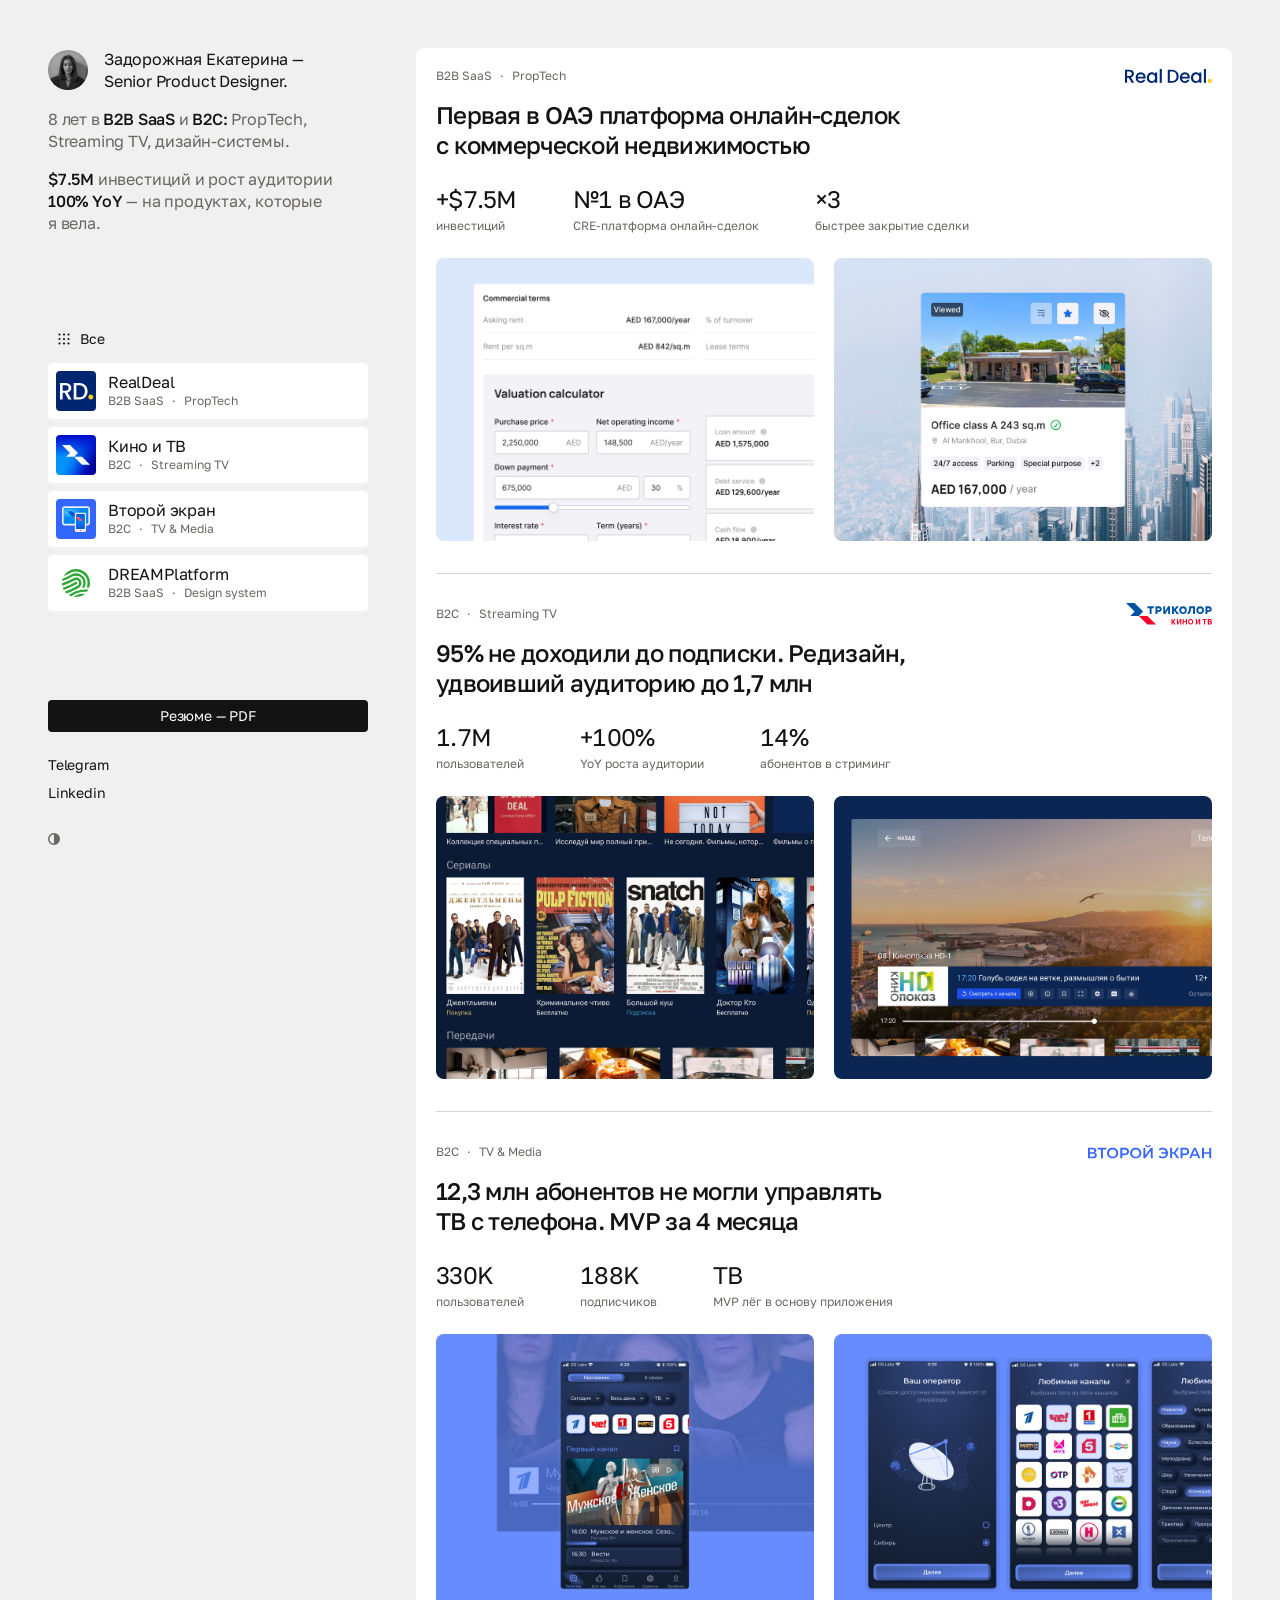
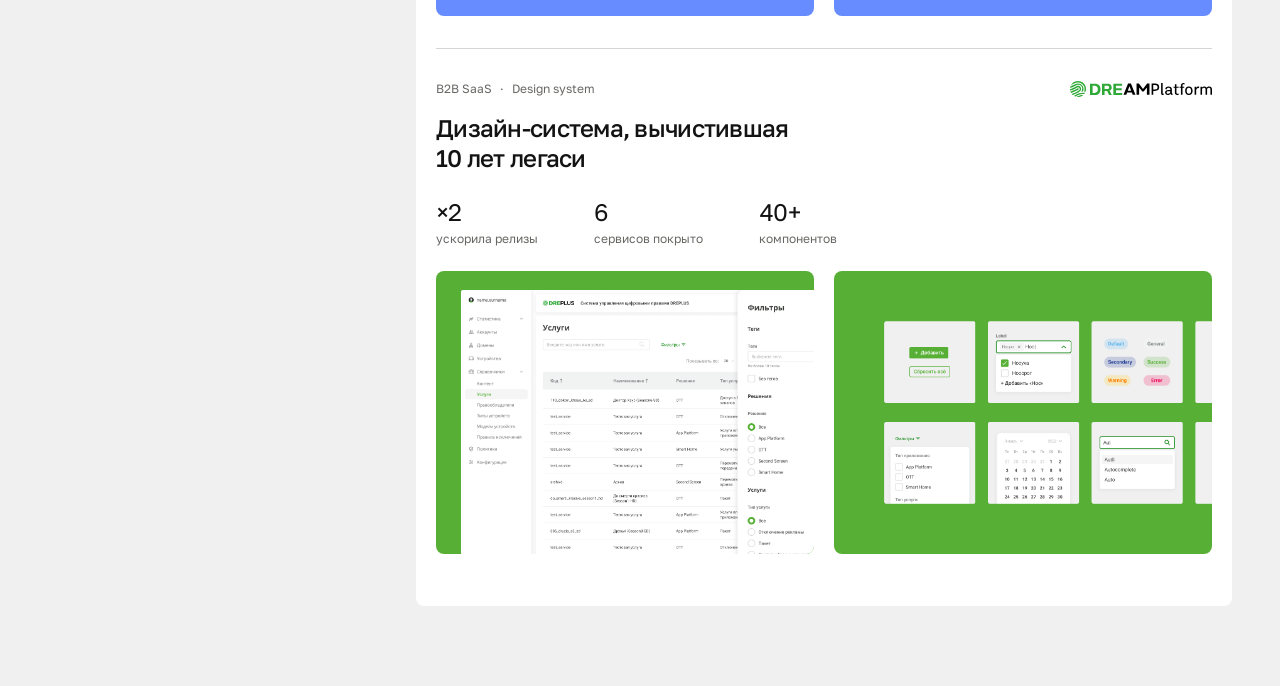
==== commit 27ca7a0f: "Мобильная версия по макетам iPhone 17: липкая шапка, меню-панель с размытием; интро не пропадает при" ====
--- a/index.html
+++ b/index.html
@@ -12,8 +12,8 @@
 <meta property="og:type"         content="profile">
 <meta property="og:url"          content="https://codedesign.ru/">
 <meta property="og:title"        content="Задорожная Екатерина — Senior Product Designer">
-<meta property="og:description"  content="8 лет в B2B SaaS и B2C: PropTech, Streaming TV, дизайн-системы.">
-<meta property="og:image"        content="https://codedesign.ru/og.png">
+<meta property="og:description"  content="8 лет в B2B SaaS и B2C. Сложные интерфейсы, дизайн-системы, запуск продуктов с нуля. $7.5M на MVP, ×2 аудитории на редизайне.">
+<meta property="og:image"        content="https://codedesign.ru/og/og.png">
 <meta property="og:image:width"  content="1200">
 <meta property="og:image:height" content="630">
 <meta property="og:locale"       content="ru_RU">
@@ -346,6 +346,9 @@
 .hire__links a:hover{ color: var(--text-secondary); }
 .hire__links a:focus-visible{ outline: 2px solid var(--text-primary); outline-offset: 3px; border-radius: var(--radius-4); }
 
+/* перенос строки только на телефоне: переносы интро — как на макете iPhone 17 */
+.br-m{ display: none; }
+
 /* неразрывное сочетание в заголовках: «онлайн-сделок» не рвётся по дефису */
 .nw{ white-space: nowrap; }
 /* ЗНАК КЕЙСА В КОЛОНКЕ — квадрат из SVG (в колонке различить четыре кейса
@@ -432,57 +435,124 @@
 
 /* СПИСОК КЕЙСОВ — по центру между «кто я» и низом колонки, карточки до 320
    (на обеих страницах, макеты 2026-10-12). */
-.rail .tree{ margin-block: auto; max-width: 320px; }
+.rail .tree{ margin: auto -3px; padding: 3px; max-width: 326px; }
+/* Интро и резюме с контактами не прячутся ни на какой высоте экрана:
+   если колонка не помещается, прокручивается список кейсов между ними.
+   Поля 3px — чтобы рамка фокуса карточек не обрезалась. */
+@media (min-width: 801px){
+  .rail .tree{ min-height: 0; overflow-y: auto; scrollbar-width: thin; }
+}
+/* «Умный дом» — карточка без ссылки; на невысоком экране она только отнимает
+   место у настоящих кейсов и выглядит обрезанной, поэтому здесь её нет. */
+@media (min-width: 801px) and (max-height: 940px){
+  .rail .row--soon{ display: none; }
+}
 
 /* ПОРОГ СХЛОПЫВАНИЯ — 800 (ТЗ адаптив 2026-10-10; прежний 1140 заменён).
    Колонка резиновая, clamp(248, 25vw, 360), и отдаёт пиксели вместе
    с листом, поэтому сворачивать её раньше 800 незачем: ниже 800
    колонка оставляла бы листу меньше, чем он получает без неё.
    Четыре режима: 1141+ — колонка полная; 801–960 — сжатая;
-   800 и ниже — горизонтальная над контентом, в ней только
-   аватар, имя с ролью и кнопка резюме. */
+   800 и ниже — шапка с меню, на главной под ней «кто я» с резюме. */
 @media (min-width: 801px) and (max-width: 960px){
   :root{ --width-rail: clamp(200px, 22vw, 248px); }
   .app{ gap: 0 24px; }
   .rail .row__id em{ display: none; }   /* подзаголовки кейсов не влезают */
-  .me__sum{ display: none; }            /* строка про $7.5M не влезает */
+}
+/* Колонка уже ~260 (до 1040): имя с ролью рядом с аватаром ломалось на 3–4 строки.
+   Здесь аватар над именем, текст на всю ширину колонки. */
+@media (min-width: 801px) and (max-width: 1040px){
+  .me{ grid-template-columns: 1fr; }
+  .me__ava{ margin-bottom: 16px; }
+  .me__who{ grid-column: 1 / -1; }
 }
 @media (max-width: 800px){
-  .app{ grid-template-columns: 1fr; gap: 28px; }
-  /* горизонтальная колонка не растягивается на всю ширину:
-     строка в 1020px нечитаема, а контента в ней на 426 */
-  /* relative, а не static: метка шапки в конце колонки позиционируется от неё */
+  .app{ grid-template-columns: 1fr; gap: 24px; padding-top: 0; }
+  /* Ниже 800 колонка сворачивается в «кто я» под липкой шапкой (.mbar):
+     только на главной. На странице кейса её нет — имя и роль не повторяются
+     над каждым кейсом, а кейсы, резюме и контакты лежат в меню (макеты
+     iPhone 17, 2026-10-23). */
   .rail{ position: relative; top: auto; height: auto; max-height: none; overflow: visible;
-         gap: 20px; max-width: 760px; }
-  .rail__foot{ margin-top: 12px; }   /* зазор колонки здесь 20, до кнопки 32 */
-  /* уходят: список кейсов с якорями, контакты, строки интро. Другие кейсы
-     и контакты есть внизу страницы (.more, .end, .foot--hire). */
-  .rail .tree, .rail .hire, .me__span, .me__sum{ display: none; }
-}
-/* ЛИПКАЯ ШАПКА — 768 и ниже. Появляется, когда колонка ушла за верхний
-   край; без гамбургера, кнопки «наверх» и зума (решения автора). */
-.topbar{ display: none; }
-@media (max-width: 768px){
-  .topbar{
-    position: fixed; inset: 0 0 auto; z-index: 60;
+         gap: 0; max-width: 760px; }
+  .app--case .rail{ display: none; }
+  .rail .tree, .rail .hire, .me__ava{ display: none; }   /* аватар живёт в шапке */
+  /* ширина текста фиксирована (макет: 393 минус поля 16), переносы — по макету */
+  .me{ grid-template-columns: 1fr; max-width: 361px; }
+  .br-m{ display: inline; }
+  .me__who{ grid-column: 1 / -1; }
+  /* резюме слева, переключатель темы справа — одной строкой */
+  .rail__foot{ display: flex; align-items: center; justify-content: space-between;
+               gap: 16px; margin-top: 24px; }
+  .rail__foot .act{ flex: none; max-width: none; }
+  .rail__foot .act__cv{ flex: none; }
+  /* переключатель темы — квадрат 32, как кнопки шапки */
+  .prefs__theme{ width: 32px; height: 32px; min-width: 32px; min-height: 32px;
+                 justify-content: center; border-radius: var(--radius-4);
+                 background: var(--bg-placeholder); color: var(--text-primary); }
+  .prefs__theme svg{ width: 14px; height: 14px; }
+}
+
+/* ШАПКА И МЕНЮ ТЕЛЕФОНА — 800 и ниже (макеты iPhone 17, 2026-10-23).
+   Шапка липкая и всегда на экране: аватар слева, справа «CV» и меню.
+   Меню — экран поверх страницы: кейсы карточками, резюме, контакты.
+   В открытом меню в шапке остаётся одна кнопка (значок меняется). */
+.mbar, .menu{ display: none; }
+@media (max-width: 800px){
+  .mbar{
+    position: sticky; top: 0; z-index: 60; height: 72px;
     display: flex; align-items: center; justify-content: space-between;
-    gap: 16px; height: 48px; padding: 0 16px;
-    background: color-mix(in srgb, var(--bg-surface) 86%, transparent);
-    backdrop-filter: saturate(1.5) blur(12px);
-    -webkit-backdrop-filter: saturate(1.5) blur(12px);
-    border-bottom: 1px solid var(--border-default);
-    opacity: 0; transform: translateY(-100%); pointer-events: none; visibility: hidden;
-    transition: opacity .18s ease, transform .18s ease, visibility .18s;
+    padding: 0 max(16px, var(--page-gutter)); background: var(--bg-page);
   }
-  .topbar.is-on{ opacity: 1; transform: none; pointer-events: auto; visibility: visible; }
-  .topbar a{
-    font-size: 14px; line-height: 16px; letter-spacing: -.012em;
-    color: var(--text-primary); text-decoration: none; min-height: 26px;
-    display: inline-flex; align-items: center;
+  .mbar__ava{ display: block; width: 40px; height: 40px; border-radius: var(--radius-full);
+              overflow: hidden; background: var(--bg-placeholder); }
+  .mbar__ava img{ display: block; width: 40px; height: 40px; object-fit: cover; }
+  .mbar__btns{ display: flex; gap: 8px; }
+  .mbar__btn{
+    box-sizing: border-box; width: 32px; height: 32px; padding: 0; border: 0;
+    display: inline-flex; align-items: center; justify-content: center;
+    border-radius: var(--radius-4); background: var(--bg-placeholder);
+    color: var(--text-primary); font: inherit; font-size: 14px; line-height: 16px;
+    letter-spacing: -.012em; text-decoration: none; cursor: pointer;
+    transition: background .18s ease-out;
   }
-  .topbar a:focus-visible{ outline: 2px solid var(--text-primary); outline-offset: 3px; border-radius: var(--radius-4); }
-}
-@media (prefers-reduced-motion: reduce){ .topbar{ transition: none; } }
+  .mbar__btn:focus-visible{ outline: 2px solid var(--text-primary); outline-offset: 3px; }
+  .mbar__btn svg{ width: 16px; height: 16px; }
+  .mbar__menu .i-close{ display: none; }
+  html.menu-open .mbar__menu .i-open{ display: none; }
+  html.menu-open .mbar__menu .i-close{ display: block; }
+  html.menu-open .mbar__ava, html.menu-open .mbar__cv{ visibility: hidden; }
+  /* шапка 72, а кнопка меню кончается на 48: фон снимаем, чтобы первая карточка (отступ 62) не пряталась под ним */
+  html.menu-open .mbar{ background: transparent; pointer-events: none; }
+  html.menu-open .mbar__menu{ pointer-events: auto; }
+
+  /* Меню — панель по высоте содержимого сверху, а не экран целиком:
+     страница под ней видна, размыта и чуть осветлена. Нажатие мимо панели
+     закрывает меню. */
+  .menu{
+    position: fixed; inset: 0; z-index: 59;
+    background: color-mix(in srgb, var(--bg-page) 35%, transparent);
+    backdrop-filter: blur(8px); -webkit-backdrop-filter: blur(8px);
+  }
+  .menu__panel{
+    box-sizing: border-box; max-height: 100%; overflow-y: auto; overscroll-behavior: contain;
+    display: flex; flex-direction: column;
+    padding: 62px max(16px, var(--page-gutter)) 24px; background: var(--bg-page);
+    border-radius: 0 0 var(--radius-8) var(--radius-8);
+    box-shadow: 0 8px 24px rgba(0,0,0,.08);
+  }
+  html.menu-open{ overflow: hidden; }
+  html.menu-open .menu{ display: block; animation: menu-in .18s ease-out; }
+  @keyframes menu-in{ from{ opacity: 0; } to{ opacity: 1; } }
+  .menu .tree{ gap: 8px; max-width: none; }
+  .menu .logo{ width: 36px; height: 36px; }
+  .menu .row__id{ grid-template-columns: 36px minmax(0,1fr); }
+  /* текущий кейс — «в фоне страницы», как в колонке на десктопе */
+  .menu .row--flat[aria-current="page"]{ background: transparent; }
+  .menu__foot{ display: grid; gap: 24px; margin-top: 36px; }
+  .menu .act{ max-width: none; }
+  .menu .hire__links{ gap: 0; }
+  .menu .hire__links a{ min-height: 32px; }
+}
 /* ТЕЛЕФОН — 480.
    Лист идёт во всю ширину экрана: поля страницы съедали 32px
    из 390, то есть десятую часть строки. Замер: с полями проза
@@ -508,19 +578,13 @@
    с контактами уезжают за край — это главное действие, его не прячем.
    Поэтому сначала уходит строка про инвестиции, потом сфера; замер:
    главная помещается с 805, кейс — с 880 (со строкой сферы). */
-@media (min-width: 801px) and (max-height: 880px){
-  .me__sum{ display: none; }
-}
-@media (min-width: 801px) and (max-height: 800px){
-  .me__span{ display: none; }
-}
 /* порог по высоте — только с 801: ниже колонка уже не липкая */
 @media (min-width: 801px) and (max-height: 720px){
   .rail{ gap: 18px; }   /* колонка плотнее: прокрутка внутри нужна реже */
   .rail__foot{ gap: 16px; }
   .row--flat{ padding-block: 4px; }   /* карточка 48 вместо 56 */
 }
-@media (prefers-reduced-motion: reduce){ *{ transition: none !important; } }
+@media (prefers-reduced-motion: reduce){ *{ transition: none !important; animation: none !important; } }
 /* <</BASE>> */
 
 /* ═══════════════════════════════════════════════════════════════
@@ -685,10 +749,57 @@
 
 <a class="skip" href="#feed">К кейсам</a>
 
-<header class="topbar">
-  <a href="#feed">Задорожная Екатерина</a>
-  <a href="/CV.pdf" target="_blank" rel="noopener">Резюме ↓</a>
+<!-- <<MBAR>> -->
+<header class="mbar">
+  <a class="mbar__ava" href="/" aria-label="На главную"><img src="/img/avatar-120.jpg" width="40" height="40" alt=""></a>
+  <div class="mbar__btns">
+    <a class="mbar__btn mbar__cv" href="https://codedesign.ru/CV.pdf" target="_blank" rel="noopener" aria-label="Резюме, PDF">CV</a>
+    <button class="mbar__btn mbar__menu" type="button" aria-expanded="false" aria-controls="menu" aria-label="Меню">
+      <svg class="i-open" viewBox="0 0 16 16" aria-hidden="true" fill="none" stroke="currentColor" stroke-width="1.5"><path d="M2 4h12M2 8h12M2 12h12"/></svg>
+      <svg class="i-close" viewBox="0 0 16 16" aria-hidden="true" fill="none" stroke="currentColor" stroke-width="1.5"><path d="M4 2v12M8 2v12M12 2v12"/></svg>
+    </button>
+  </div>
 </header>
+<script>
+(function(){
+  var root = document.documentElement, btn = document.querySelector('.mbar__menu');
+  if (!btn) return;
+  function set(open){
+    root.classList.toggle('menu-open', open);
+    btn.setAttribute('aria-expanded', open ? 'true' : 'false');
+    btn.setAttribute('aria-label', open ? 'Закрыть меню' : 'Меню');
+  }
+  btn.addEventListener('click', function(){ set(!root.classList.contains('menu-open')); });
+  /* меню в разметке ниже скрипта — слушаем на документе: нажатие мимо панели закрывает */
+  document.addEventListener('click', function(e){ if (e.target.id === 'menu') set(false); });
+  document.addEventListener('keydown', function(e){ if (e.key === 'Escape') set(false); });
+  window.matchMedia('(min-width: 801px)').addEventListener('change', function(e){ if (e.matches) set(false); });
+})();
+</script>
+<!-- <</MBAR>> -->
+<!-- <<MENU>> -->
+<div class="menu menu--home" id="menu">
+  <nav class="menu__panel" aria-label="Меню">
+    <div class="tree">
+      <a class="row row--flat" href="/realdeal" data-brand="realdeal"><span class="row__id"><span class="logo" aria-hidden="true"></span><span><span class="row__name">RealDeal</span><em>B2B SaaS <span class="sep">·</span> PropTech</em></span></span></a>
+      <a class="row row--flat" href="/kino-i-tv" data-brand="kino-i-tv"><span class="row__id"><span class="logo" aria-hidden="true"></span><span><span class="row__name">Кино и ТВ</span><em>B2C <span class="sep">·</span> Streaming TV</em></span></span></a>
+      <a class="row row--flat" href="/second-screen" data-brand="second-screen"><span class="row__id"><span class="logo" aria-hidden="true"></span><span><span class="row__name">Второй экран</span><em>B2C <span class="sep">·</span> TV &amp; Media</em></span></span></a>
+      <a class="row row--flat" href="/design-system" data-brand="design-system"><span class="row__id"><span class="logo" aria-hidden="true"></span><span><span class="row__name">DREAMPlatform</span><em>B2B SaaS <span class="sep">·</span> Design system</em></span></span></a>
+    </div>
+    <div class="menu__foot">
+      <div class="act">
+        <a class="act__cv" href="https://codedesign.ru/CV.pdf" target="_blank" rel="noopener">Резюме — PDF</a>
+      </div>
+      <div class="hire">
+        <div class="hire__links">
+          <a href="https://t.me/zador_ka" target="_blank" rel="noopener">Telegram</a>
+          <a href="https://www.linkedin.com/in/zadorozhnayaekaterina/" target="_blank" rel="noopener">Linkedin</a>
+        </div>
+      </div>
+      </div>
+  </nav>
+</div>
+<!-- <</MENU>> -->
 
 <div class="app">
 
@@ -698,8 +809,8 @@
     <div class="me">
       <span class="me__ava" aria-hidden="true"><img src="/img/avatar-120.jpg" width="40" height="40" alt=""></span>
       <p class="me__who">Задорожная Екатерина —<br>Senior Product Designer.</p>
-      <p class="me__span">8 лет в <b>B2B&nbsp;SaaS</b> и <b>B2C:</b> PropTech, Streaming&nbsp;TV, дизайн-системы.</p>
-      <p class="me__sum"><b>$7.5M</b> инвестиций и рост аудитории <b>100% YoY</b> — на продуктах, которые я&nbsp;вела.</p>
+      <p class="me__span">8 лет в <b>B2B&nbsp;SaaS</b> и <b>B2C:</b> PropTech, <br class="br-m">Streaming&nbsp;TV, дизайн-системы.</p>
+      <p class="me__sum"><b>$7.5M</b> инвестиций и рост аудитории <br class="br-m"><b>100%&nbsp;YoY</b> — на продуктах, которые я&nbsp;вела.</p>
     </div>
 <!-- <</RAIL_HEAD>> -->
 
@@ -734,19 +845,20 @@
     </div>
     <script>
     (function(){
-      var root=document.documentElement, btn=document.querySelector('.prefs__theme');
-      if(!btn) return;
+      var root=document.documentElement, btns=document.querySelectorAll('.prefs__theme');
+      if(!btns.length) return;
       function current(){ return root.getAttribute('data-theme')==='dark'?'dark':'light'; }
       function sync(){ var d=current()==='dark';
-        btn.setAttribute('aria-pressed', d?'true':'false');
-        btn.setAttribute('aria-label', d?'Светлая тема':'Тёмная тема'); }
+        btns.forEach(function(b){
+          b.setAttribute('aria-pressed', d?'true':'false');
+          b.setAttribute('aria-label', d?'Светлая тема':'Тёмная тема'); }); }
       sync();
-      btn.addEventListener('click', function(){
+      btns.forEach(function(b){ b.addEventListener('click', function(){
         var next = current()==='dark' ? 'light' : 'dark';
         root.setAttribute('data-theme', next);
         try{ localStorage.setItem('theme', next); }catch(e){}
         sync();
-      });
+      }); });
     })();
     </script>
 <!-- <</RAIL_FOOT>> -->
@@ -871,22 +983,6 @@
   document.documentElement.addEventListener('mouseleave', function(){ tip.classList.remove('is-on'); });
 })();
 </script>
-<script>
-/* Шапка включается, когда колонка ушла за верхний край. Метка в конце
-   колонки, а не сама колонка: наблюдение за колонкой включало бы
-   шапку в самом верху страницы, когда она ещё не нужна. */
-(function(){
-  var bar = document.querySelector('.topbar'), rail = document.querySelector('.rail');
-  if (!bar || !rail || !('IntersectionObserver' in window)) return;
-  var mark = document.createElement('span');
-  mark.setAttribute('aria-hidden', 'true');
-  mark.style.cssText = 'position:absolute;left:0;bottom:0;width:1px;height:1px;pointer-events:none';
-  rail.appendChild(mark);
-  new IntersectionObserver(function(e){
-    bar.classList.toggle('is-on', e[e.length - 1].boundingClientRect.top < 0);   /* последняя запись — актуальная */
-  }, { threshold: 0 }).observe(mark);
-})();
-</script>
 
 </body>
 </html>
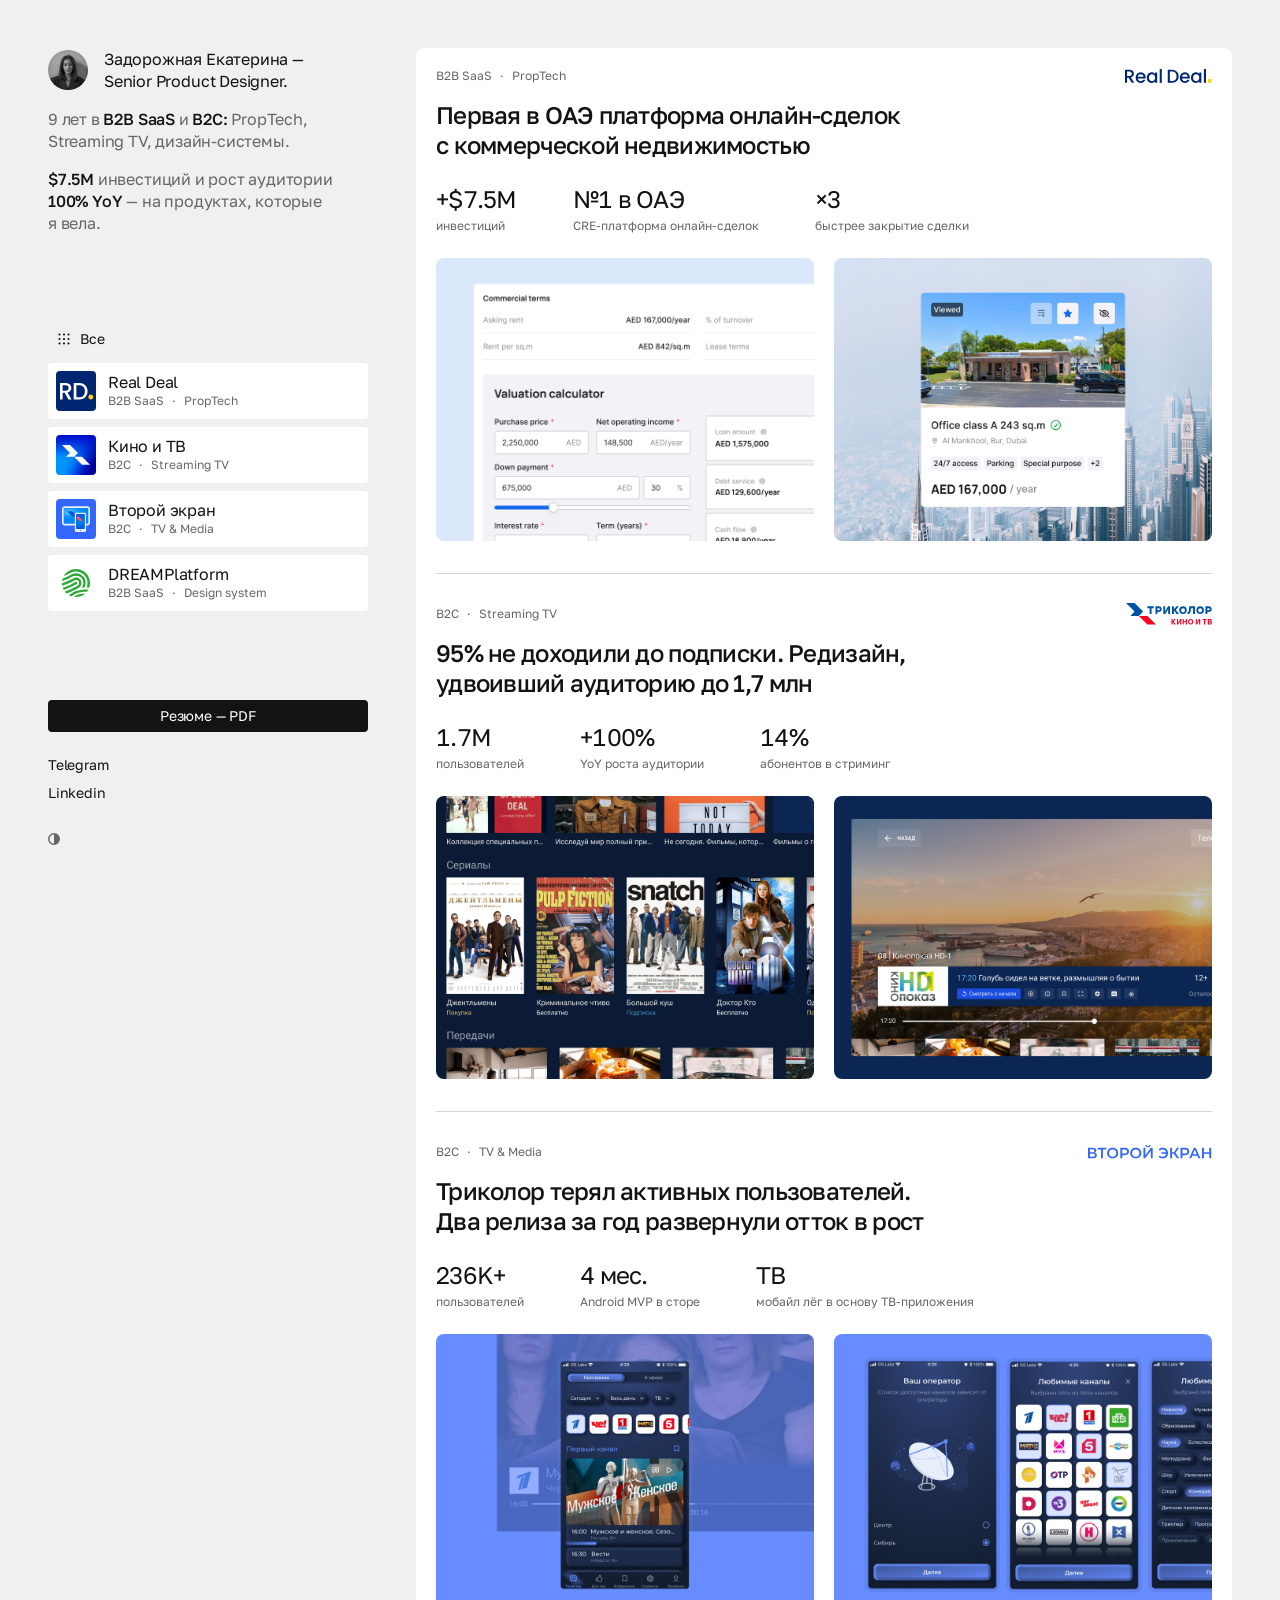
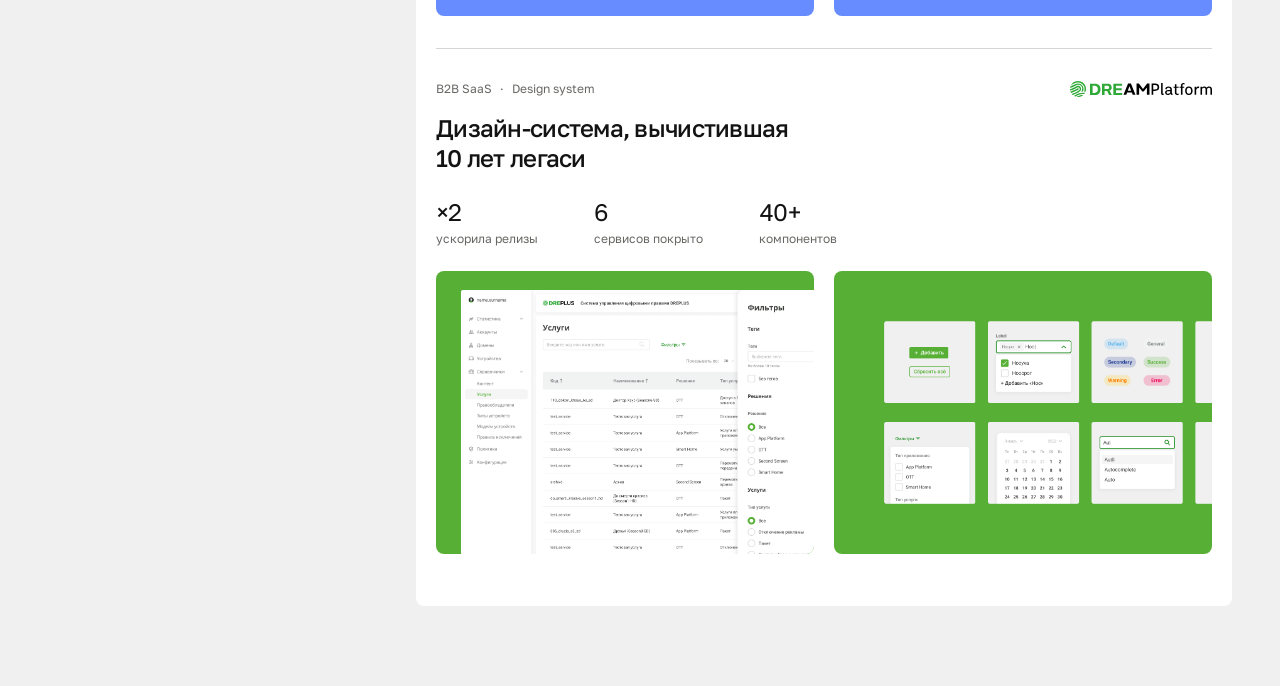
==== commit 1df5befa: "Второй экран: новый текст кейса и метрики; Real Deal пишем раздельно; 9 лет; правки текста Real Deal" ====
--- a/index.html
+++ b/index.html
@@ -6,13 +6,13 @@
 
 <!-- <<HEAD>> -->
 <title>Задорожная Екатерина — Senior Product Designer</title>
-<meta name="description" content="Senior Product Designer, 8 лет в B2B SaaS и B2C: PropTech, Streaming TV, дизайн-системы. $7.5M инвестиций и рост аудитории 100% YoY на продуктах, которые я вела.">
+<meta name="description" content="Senior Product Designer, 9 лет в B2B SaaS и B2C: PropTech, Streaming TV, дизайн-системы. $7.5M инвестиций и рост аудитории 100% YoY на продуктах, которые я вела.">
 <link rel="canonical" href="https://codedesign.ru/">
 
 <meta property="og:type"         content="profile">
 <meta property="og:url"          content="https://codedesign.ru/">
 <meta property="og:title"        content="Задорожная Екатерина — Senior Product Designer">
-<meta property="og:description"  content="8 лет в B2B SaaS и B2C. Сложные интерфейсы, дизайн-системы, запуск продуктов с нуля. $7.5M на MVP, ×2 аудитории на редизайне.">
+<meta property="og:description"  content="9 лет в B2B SaaS и B2C. Сложные интерфейсы, дизайн-системы, запуск продуктов с нуля. $7.5M на MVP, ×2 аудитории на редизайне.">
 <meta property="og:image"        content="https://codedesign.ru/og/og.png">
 <meta property="og:image:width"  content="1200">
 <meta property="og:image:height" content="630">
@@ -781,7 +781,7 @@
 <div class="menu menu--home" id="menu">
   <nav class="menu__panel" aria-label="Меню">
     <div class="tree">
-      <a class="row row--flat" href="/realdeal" data-brand="realdeal"><span class="row__id"><span class="logo" aria-hidden="true"></span><span><span class="row__name">RealDeal</span><em>B2B SaaS <span class="sep">·</span> PropTech</em></span></span></a>
+      <a class="row row--flat" href="/realdeal" data-brand="realdeal"><span class="row__id"><span class="logo" aria-hidden="true"></span><span><span class="row__name">Real Deal</span><em>B2B SaaS <span class="sep">·</span> PropTech</em></span></span></a>
       <a class="row row--flat" href="/kino-i-tv" data-brand="kino-i-tv"><span class="row__id"><span class="logo" aria-hidden="true"></span><span><span class="row__name">Кино и ТВ</span><em>B2C <span class="sep">·</span> Streaming TV</em></span></span></a>
       <a class="row row--flat" href="/second-screen" data-brand="second-screen"><span class="row__id"><span class="logo" aria-hidden="true"></span><span><span class="row__name">Второй экран</span><em>B2C <span class="sep">·</span> TV &amp; Media</em></span></span></a>
       <a class="row row--flat" href="/design-system" data-brand="design-system"><span class="row__id"><span class="logo" aria-hidden="true"></span><span><span class="row__name">DREAMPlatform</span><em>B2B SaaS <span class="sep">·</span> Design system</em></span></span></a>
@@ -809,7 +809,7 @@
     <div class="me">
       <span class="me__ava" aria-hidden="true"><img src="/img/avatar-120.jpg" width="40" height="40" alt=""></span>
       <p class="me__who">Задорожная Екатерина —<br>Senior Product Designer.</p>
-      <p class="me__span">8 лет в <b>B2B&nbsp;SaaS</b> и <b>B2C:</b> PropTech, <br class="br-m">Streaming&nbsp;TV, дизайн-системы.</p>
+      <p class="me__span">9 лет в <b>B2B&nbsp;SaaS</b> и <b>B2C:</b> PropTech, <br class="br-m">Streaming&nbsp;TV, дизайн-системы.</p>
       <p class="me__sum"><b>$7.5M</b> инвестиций и рост аудитории <br class="br-m"><b>100%&nbsp;YoY</b> — на продуктах, которые я&nbsp;вела.</p>
     </div>
 <!-- <</RAIL_HEAD>> -->
@@ -818,7 +818,7 @@
 <!-- <<CASE_TREE>> -->
     <nav class="tree" aria-label="Кейсы">
       <span class="all" aria-current="page"><svg viewBox="0 0 12 12" aria-hidden="true" fill="currentColor"><circle cx="1.5" cy="1.5" r="1.1"/><circle cx="6" cy="1.5" r="1.1"/><circle cx="10.5" cy="1.5" r="1.1"/><circle cx="1.5" cy="6" r="1.1"/><circle cx="6" cy="6" r="1.1"/><circle cx="10.5" cy="6" r="1.1"/><circle cx="1.5" cy="10.5" r="1.1"/><circle cx="6" cy="10.5" r="1.1"/><circle cx="10.5" cy="10.5" r="1.1"/></svg>Все</span>
-      <a class="row row--flat" href="/realdeal" data-brand="realdeal"><span class="row__id"><span class="logo" aria-hidden="true"></span><span><span class="row__name">RealDeal</span><em>B2B SaaS <span class="sep">·</span> PropTech</em></span></span></a>
+      <a class="row row--flat" href="/realdeal" data-brand="realdeal"><span class="row__id"><span class="logo" aria-hidden="true"></span><span><span class="row__name">Real Deal</span><em>B2B SaaS <span class="sep">·</span> PropTech</em></span></span></a>
       <a class="row row--flat" href="/kino-i-tv" data-brand="kino-i-tv"><span class="row__id"><span class="logo" aria-hidden="true"></span><span><span class="row__name">Кино и ТВ</span><em>B2C <span class="sep">·</span> Streaming TV</em></span></span></a>
       <a class="row row--flat" href="/second-screen" data-brand="second-screen"><span class="row__id"><span class="logo" aria-hidden="true"></span><span><span class="row__name">Второй экран</span><em>B2C <span class="sep">·</span> TV &amp; Media</em></span></span></a>
       <a class="row row--flat" href="/design-system" data-brand="design-system"><span class="row__id"><span class="logo" aria-hidden="true"></span><span><span class="row__name">DREAMPlatform</span><em>B2B SaaS <span class="sep">·</span> Design system</em></span></span></a>
@@ -869,9 +869,9 @@
     <article class="case">
       <div class="case__head">
         <p class="case__role">B2B SaaS <span class="sep">·</span> PropTech</p>
-        <span class="mark" data-brand="realdeal"><img class="logo-light" src="/img/logo/RD%202.svg" alt="RealDeal" width="88" height="14"><img class="logo-dark" src="/img/logo/RD%202%20dark.svg" alt="" width="88" height="14"></span>
-      </div>
-      <h2 class="case__title"><a href="/realdeal" data-tip="Подробнее о RealDeal">Первая в ОАЭ платформа <span class="nw">онлайн-сделок</span> с&nbsp;коммерческой недвижимостью</a></h2>
+        <span class="mark" data-brand="realdeal"><img class="logo-light" src="/img/logo/RD%202.svg" alt="Real Deal" width="88" height="14"><img class="logo-dark" src="/img/logo/RD%202%20dark.svg" alt="" width="88" height="14"></span>
+      </div>
+      <h2 class="case__title"><a href="/realdeal" data-tip="Подробнее о Real Deal">Первая в ОАЭ платформа <span class="nw">онлайн-сделок</span> с&nbsp;коммерческой недвижимостью</a></h2>
       <dl class="metrics">
         <div><dt>+$7.5M</dt><dd>инвестиций</dd></div>
         <div><dt>№1 в ОАЭ</dt><dd>CRE-платформа онлайн-сделок</dd></div>
@@ -882,7 +882,7 @@
            С 2026-10-12 на главной только пара: калькулятор и карточка; кадра
            с картой в ленте больше нет (он остался обложкой страницы кейса).
            Поля у карточки нет; у калькулятора поле прозрачное, цвет даёт .frame--field. -->
-      <a class="case__shots" href="/realdeal" data-tip="Подробнее о RealDeal" aria-hidden="true" tabindex="-1">
+      <a class="case__shots" href="/realdeal" data-tip="Подробнее о Real Deal" aria-hidden="true" tabindex="-1">
       <div class="shots__pair">
         <div class="frame frame--field" style="aspect-ratio: 1604 / 1200"><picture><source srcset="/img/home/rd_hero_ROI.webp 1604w" sizes="(min-width: 1441px) 500px, (min-width: 801px) calc(32vw - 25px), (min-width: 621px) 50vw, 100vw" type="image/webp"><img src="/img/home/rd_hero_ROI.png" width="1604" height="1200" alt="Калькулятор доходности в карточке объекта" loading="lazy" decoding="async"></picture></div>
         <div class="frame" style="aspect-ratio: 1200 / 898"><picture><source srcset="/img/home/960/rd_hero_card.webp 960w, /img/home/rd_hero_card.webp 1200w" sizes="(min-width: 1441px) 500px, (min-width: 801px) calc(32vw - 25px), (min-width: 621px) 50vw, 100vw" type="image/webp"><img src="/img/home/rd_hero_card.png" width="1200" height="898" alt="Карточка объекта в каталоге на фоне панорамы города" loading="lazy" decoding="async"></picture></div>
@@ -914,11 +914,11 @@
         <p class="case__role">B2C <span class="sep">·</span> TV &amp; Media</p>
         <span class="mark" data-brand="second-screen"><img src="/img/logo/SS%202.svg" alt="Второй экран" width="124" height="14"></span>
       </div>
-      <h2 class="case__title"><a href="/second-screen" data-tip="Подробнее о Втором экране">12,3&nbsp;млн абонентов не могли управлять ТВ с&nbsp;телефона. MVP за&nbsp;4&nbsp;месяца</a></h2>
+      <h2 class="case__title"><a href="/second-screen" data-tip="Подробнее о Втором экране">Триколор терял активных пользователей. Два релиза за&nbsp;год развернули отток в&nbsp;рост</a></h2>
       <dl class="metrics">
-        <div><dt>330K</dt><dd>пользователей</dd></div>
-        <div><dt>188K</dt><dd>подписчиков</dd></div>
-        <div><dt>ТВ</dt><dd>MVP лёг в основу приложения</dd></div>
+        <div><dt>236K+</dt><dd>пользователей</dd></div>
+        <div><dt>4 мес.</dt><dd>Android MVP в сторе</dd></div>
+        <div><dt>ТВ</dt><dd>мобайл лёг в основу ТВ-приложения</dd></div>
       </dl>
       <a class="case__shots" href="/second-screen" data-tip="Подробнее о Втором экране" aria-hidden="true" tabindex="-1">
       <div class="shots__pair">
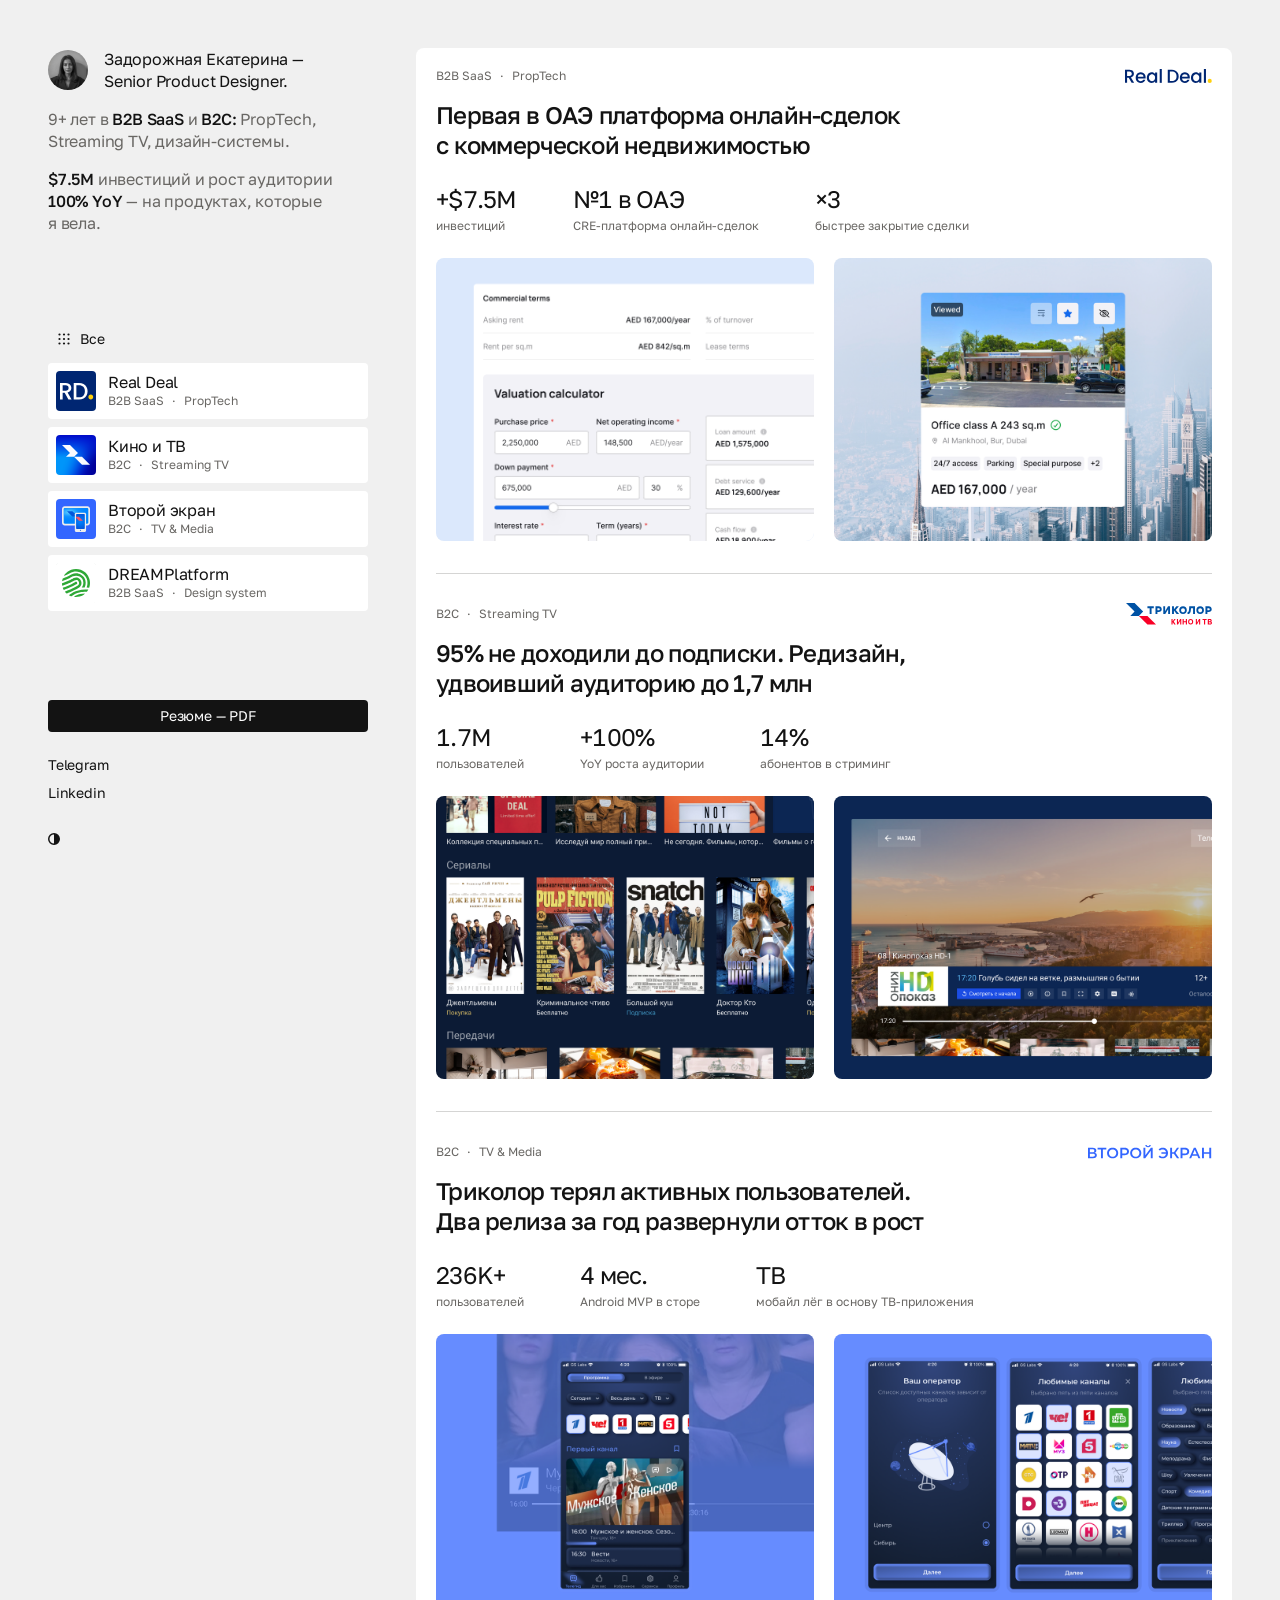
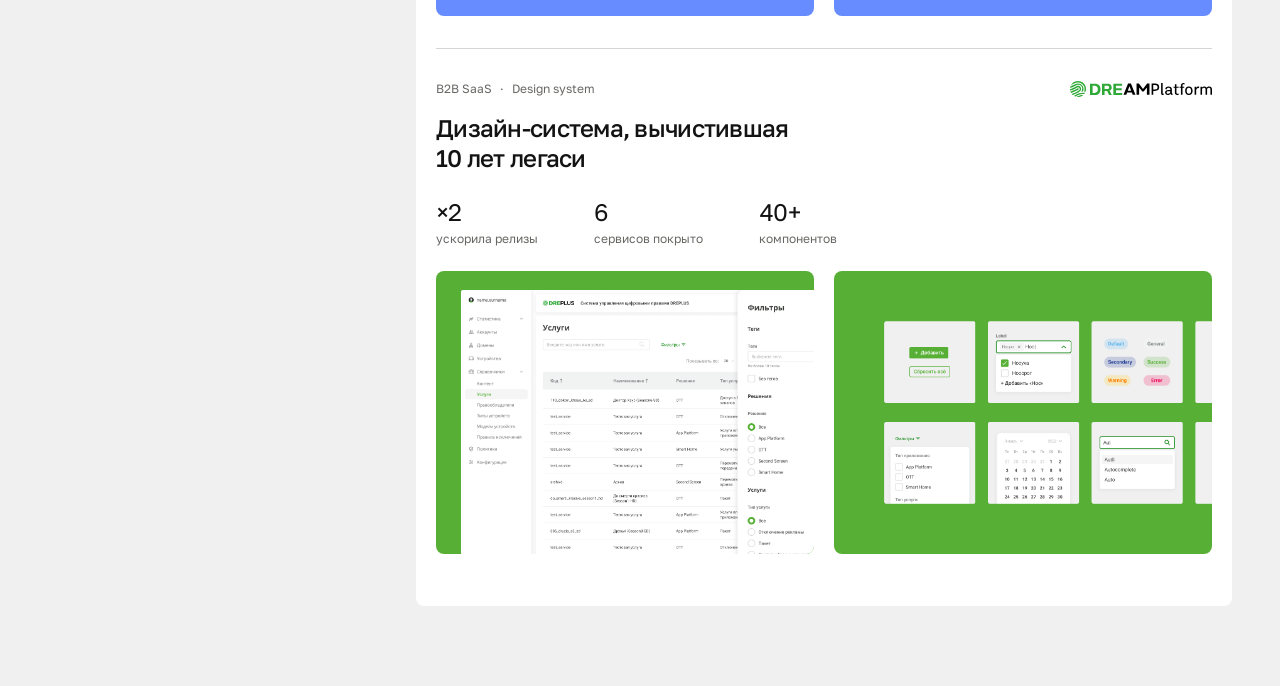
==== commit bff5d56f: "Дизайн-система: пилот с наблюдением за операторами; og-тексты (9+ лет, Демо + MVP, 12 млн); иконка т" ====
--- a/index.html
+++ b/index.html
@@ -6,13 +6,13 @@
 
 <!-- <<HEAD>> -->
 <title>Задорожная Екатерина — Senior Product Designer</title>
-<meta name="description" content="Senior Product Designer, 9 лет в B2B SaaS и B2C: PropTech, Streaming TV, дизайн-системы. $7.5M инвестиций и рост аудитории 100% YoY на продуктах, которые я вела.">
+<meta name="description" content="Senior Product Designer, 9+ лет в B2B SaaS и B2C: PropTech, Streaming TV, дизайн-системы. $7.5M инвестиций и рост аудитории 100% YoY на продуктах, которые я вела.">
 <link rel="canonical" href="https://codedesign.ru/">
 
 <meta property="og:type"         content="profile">
 <meta property="og:url"          content="https://codedesign.ru/">
 <meta property="og:title"        content="Задорожная Екатерина — Senior Product Designer">
-<meta property="og:description"  content="9 лет в B2B SaaS и B2C. Сложные интерфейсы, дизайн-системы, запуск продуктов с нуля. $7.5M на MVP, ×2 аудитории на редизайне.">
+<meta property="og:description"  content="9+ лет в B2B SaaS и B2C. Сложные интерфейсы, дизайн-системы, запуск продуктов с нуля. $7.5M на Демо + MVP, ×2 аудитории на редизайне.">
 <meta property="og:image"        content="https://codedesign.ru/og/og.png">
 <meta property="og:image:width"  content="1200">
 <meta property="og:image:height" content="630">
@@ -327,9 +327,9 @@
   display: inline-flex; gap: 6px; align-items: center; width: fit-content; min-height: 26px; min-width: 26px;   /* без подписи цель касания не меньше 26×26 */
   padding: 0; border: 0; background: none; cursor: pointer; font: inherit;
   font-size: 14px; line-height: 16px; letter-spacing: -.012em;
-  color: var(--text-secondary); transition: color .18s ease-out;
-}
-.prefs__theme:hover{ color: var(--text-primary); }
+  color: var(--text-primary); transition: color .18s ease-out;   /* как ссылки контактов: чернила, на наведение — приглушённый */
+}
+.prefs__theme:hover{ color: var(--text-secondary); }
 .prefs__theme:focus-visible{ outline: 2px solid var(--text-primary); outline-offset: 3px; border-radius: var(--radius-4); }
 .prefs__theme svg{ width: 12px; height: 12px; flex: none; transition: transform .18s ease-out; }
 :root[data-theme="dark"] .prefs__theme svg{ transform: rotate(180deg); }
@@ -809,7 +809,7 @@
     <div class="me">
       <span class="me__ava" aria-hidden="true"><img src="/img/avatar-120.jpg" width="40" height="40" alt=""></span>
       <p class="me__who">Задорожная Екатерина —<br>Senior Product Designer.</p>
-      <p class="me__span">9 лет в <b>B2B&nbsp;SaaS</b> и <b>B2C:</b> PropTech, <br class="br-m">Streaming&nbsp;TV, дизайн-системы.</p>
+      <p class="me__span">9+ лет в <b>B2B&nbsp;SaaS</b> и <b>B2C:</b> PropTech, <br class="br-m">Streaming&nbsp;TV, дизайн-системы.</p>
       <p class="me__sum"><b>$7.5M</b> инвестиций и рост аудитории <br class="br-m"><b>100%&nbsp;YoY</b> — на продуктах, которые я&nbsp;вела.</p>
     </div>
 <!-- <</RAIL_HEAD>> -->
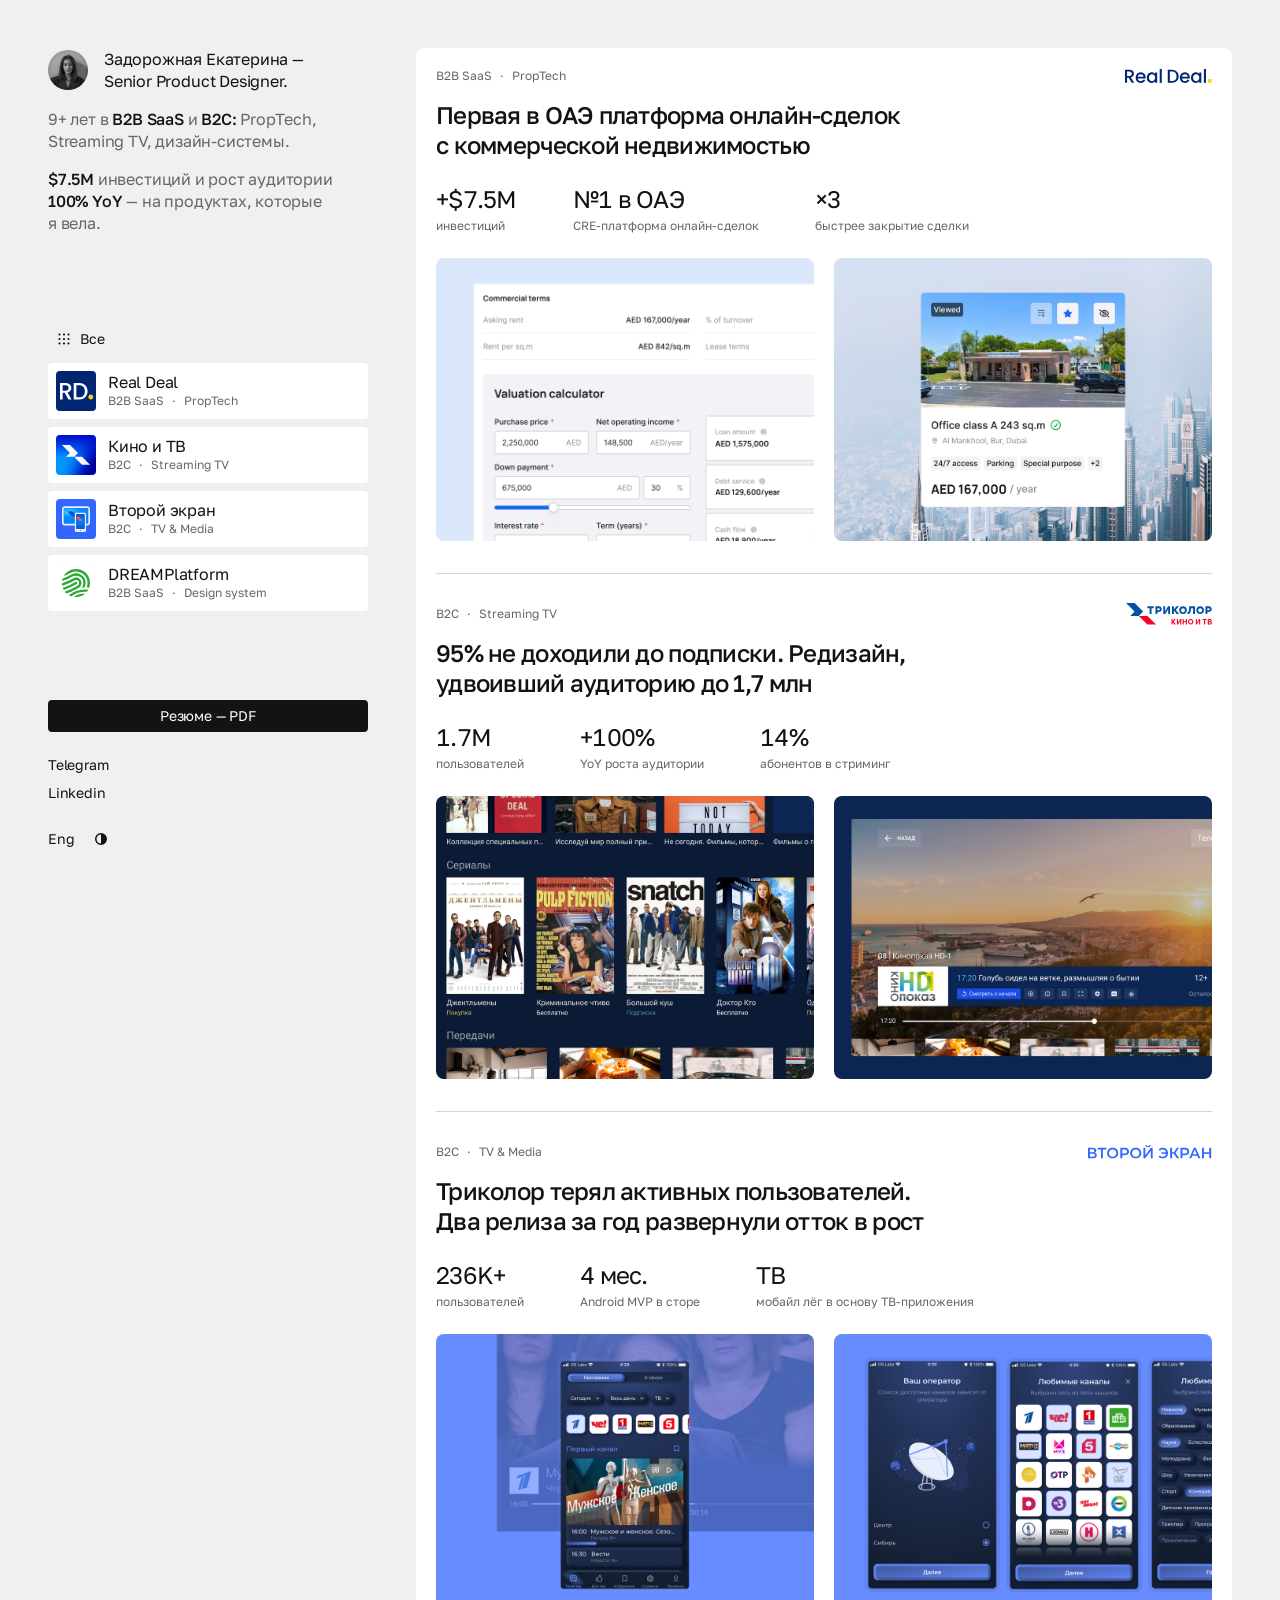
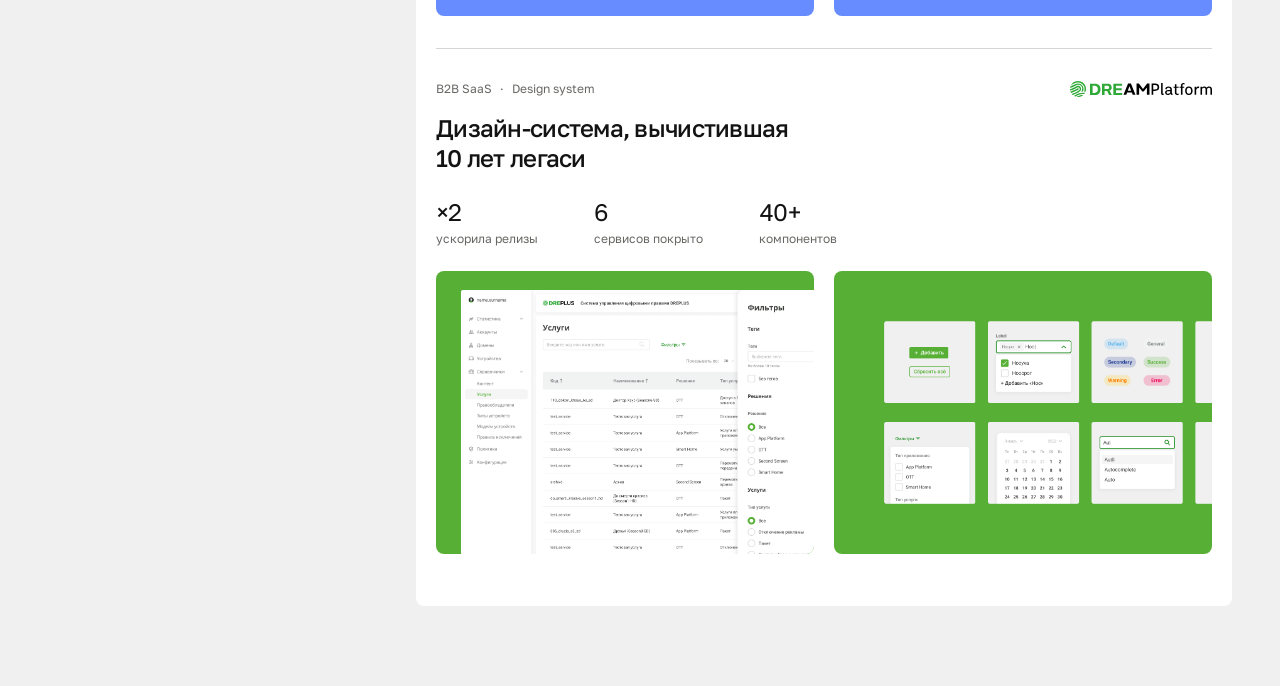
==== commit f7617d3c: "Английская версия сайта (/en/): главная и 4 кейса, переключатель Eng/Рус, англ. og-тексты и схемы, а" ====
--- a/index.html
+++ b/index.html
@@ -8,6 +8,9 @@
 <title>Задорожная Екатерина — Senior Product Designer</title>
 <meta name="description" content="Senior Product Designer, 9+ лет в B2B SaaS и B2C: PropTech, Streaming TV, дизайн-системы. $7.5M инвестиций и рост аудитории 100% YoY на продуктах, которые я вела.">
 <link rel="canonical" href="https://codedesign.ru/">
+<link rel="alternate" hreflang="ru" href="https://codedesign.ru/">
+<link rel="alternate" hreflang="en" href="https://codedesign.ru/en/">
+<link rel="alternate" hreflang="x-default" href="https://codedesign.ru/">
 
 <meta property="og:type"         content="profile">
 <meta property="og:url"          content="https://codedesign.ru/">
@@ -333,6 +336,16 @@
 .prefs__theme:focus-visible{ outline: 2px solid var(--text-primary); outline-offset: 3px; border-radius: var(--radius-4); }
 .prefs__theme svg{ width: 12px; height: 12px; flex: none; transition: transform .18s ease-out; }
 :root[data-theme="dark"] .prefs__theme svg{ transform: rotate(180deg); }
+/* ЯЗЫК — «Eng» / «Рус» слева от темы, одной группой (.prefs). Ссылка на ту же страницу
+   другой версии (/en/…). Начертание как у ссылок контактов. */
+.prefs{ display: flex; align-items: center; gap: 20px; }
+.prefs__lang{
+  display: inline-flex; align-items: center; min-height: 26px;
+  font-size: 14px; line-height: 16px; letter-spacing: -.012em;
+  color: var(--text-primary); text-decoration: none; transition: color .18s ease-out;
+}
+.prefs__lang:hover{ color: var(--text-secondary); }
+.prefs__lang:focus-visible{ outline: 2px solid var(--text-primary); outline-offset: 3px; border-radius: var(--radius-4); }
 .hire{ display: grid; gap: 8px; }
 .hire__links{ display: grid; gap: 2px; }
 .hire__links a{
@@ -490,6 +503,10 @@
                  justify-content: center; border-radius: var(--radius-4);
                  background: var(--bg-placeholder); color: var(--text-primary); }
   .prefs__theme svg{ width: 14px; height: 14px; }
+  /* язык — плашка той же высоты, слева от переключателя темы */
+  .prefs{ gap: 8px; }
+  .prefs__lang{ height: 32px; min-height: 32px; padding: 0 12px; justify-content: center;
+                border-radius: var(--radius-4); background: var(--bg-placeholder); }
 }
 
 /* ШАПКА И МЕНЮ ТЕЛЕФОНА — 800 и ниже (макеты iPhone 17, 2026-10-23).
@@ -567,6 +584,7 @@
   .rail{ padding-inline: 16px; }
   /* метрики сеткой 2×2: три во flex-wrap ложились «две и одна» (ТЗ адаптив) */
   .metrics{ display: grid; grid-template-columns: repeat(2, minmax(0,1fr)); gap: 14px 20px; }
+  .metrics dt{ white-space: normal; }   /* английские значения («#1 in the UAE») длиннее русских и в колонке 2×2 на 320 не помещались */
   /* Кегль метрики здесь не трогается: в ленте он изначально 24,
      а в кейсе спустился до 24 ещё на пороге 768. Правило, которое
      стояло на этом месте, ничего не меняло — осталось от прежней
@@ -753,7 +771,7 @@
 <header class="mbar">
   <a class="mbar__ava" href="/" aria-label="На главную"><img src="/img/avatar-120.jpg" width="40" height="40" alt=""></a>
   <div class="mbar__btns">
-    <a class="mbar__btn mbar__cv" href="https://codedesign.ru/CV.pdf" target="_blank" rel="noopener" aria-label="Резюме, PDF">CV</a>
+    <a class="mbar__btn mbar__cv" href="https://codedesign.ru/%D0%97%D0%B0%D0%B4%D0%BE%D1%80%D0%BE%D0%B6%D0%BD%D0%B0%D1%8F_%D0%95%D0%BA%D0%B0%D1%82%D0%B5%D1%80%D0%B8%D0%BD%D0%B0_Product_Designer.pdf" target="_blank" rel="noopener" aria-label="Резюме, PDF">CV</a>
     <button class="mbar__btn mbar__menu" type="button" aria-expanded="false" aria-controls="menu" aria-label="Меню">
       <svg class="i-open" viewBox="0 0 16 16" aria-hidden="true" fill="none" stroke="currentColor" stroke-width="1.5"><path d="M2 4h12M2 8h12M2 12h12"/></svg>
       <svg class="i-close" viewBox="0 0 16 16" aria-hidden="true" fill="none" stroke="currentColor" stroke-width="1.5"><path d="M4 2v12M8 2v12M12 2v12"/></svg>
@@ -788,12 +806,13 @@
     </div>
     <div class="menu__foot">
       <div class="act">
-        <a class="act__cv" href="https://codedesign.ru/CV.pdf" target="_blank" rel="noopener">Резюме — PDF</a>
+        <a class="act__cv" href="https://codedesign.ru/%D0%97%D0%B0%D0%B4%D0%BE%D1%80%D0%BE%D0%B6%D0%BD%D0%B0%D1%8F_%D0%95%D0%BA%D0%B0%D1%82%D0%B5%D1%80%D0%B8%D0%BD%D0%B0_Product_Designer.pdf" target="_blank" rel="noopener">Резюме — PDF</a>
       </div>
       <div class="hire">
         <div class="hire__links">
           <a href="https://t.me/zador_ka" target="_blank" rel="noopener">Telegram</a>
           <a href="https://www.linkedin.com/in/zadorozhnayaekaterina/" target="_blank" rel="noopener">Linkedin</a>
+          <a href="/en/" hreflang="en" lang="en" aria-label="English version">Eng</a>
         </div>
       </div>
       </div>
@@ -831,7 +850,7 @@
          Подпись «Linkedin» — как на макете 2026-10-12. -->
     <div class="rail__foot">
       <div class="act">
-        <a class="act__cv" href="https://codedesign.ru/CV.pdf" target="_blank" rel="noopener">Резюме — PDF</a>
+        <a class="act__cv" href="https://codedesign.ru/%D0%97%D0%B0%D0%B4%D0%BE%D1%80%D0%BE%D0%B6%D0%BD%D0%B0%D1%8F_%D0%95%D0%BA%D0%B0%D1%82%D0%B5%D1%80%D0%B8%D0%BD%D0%B0_Product_Designer.pdf" target="_blank" rel="noopener">Резюме — PDF</a>
       </div>
       <div class="hire">
         <div class="hire__links">
@@ -839,9 +858,12 @@
           <a href="https://www.linkedin.com/in/zadorozhnayaekaterina/" target="_blank" rel="noopener">Linkedin</a>
         </div>
       </div>
-      <button class="prefs__theme" type="button" aria-pressed="false" aria-label="Тёмная тема">
+      <div class="prefs">
+        <a class="prefs__lang" href="/en/" hreflang="en" lang="en" aria-label="English version">Eng</a>
+        <button class="prefs__theme" type="button" aria-pressed="false" aria-label="Тёмная тема">
         <svg viewBox="0 0 12 12" aria-hidden="true"><circle cx="6" cy="6" r="5.25" fill="none" stroke="currentColor" stroke-width="1.5"/><path d="M6 .75a5.25 5.25 0 0 1 0 10.5z" fill="currentColor"/></svg>
-      </button>
+        </button>
+      </div>
     </div>
     <script>
     (function(){
@@ -957,7 +979,7 @@
       <div class="hire__links">
         <a href="https://t.me/zador_ka" target="_blank" rel="noopener">Telegram</a>
         <a href="https://www.linkedin.com/in/zadorozhnayaekaterina/" target="_blank" rel="noopener">Linkedin</a>
-        <a href="https://codedesign.ru/CV.pdf" target="_blank" rel="noopener">Резюме — PDF</a>
+        <a href="https://codedesign.ru/%D0%97%D0%B0%D0%B4%D0%BE%D1%80%D0%BE%D0%B6%D0%BD%D0%B0%D1%8F_%D0%95%D0%BA%D0%B0%D1%82%D0%B5%D1%80%D0%B8%D0%BD%D0%B0_Product_Designer.pdf" target="_blank" rel="noopener">Резюме — PDF</a>
       </div>
     </div>
 
